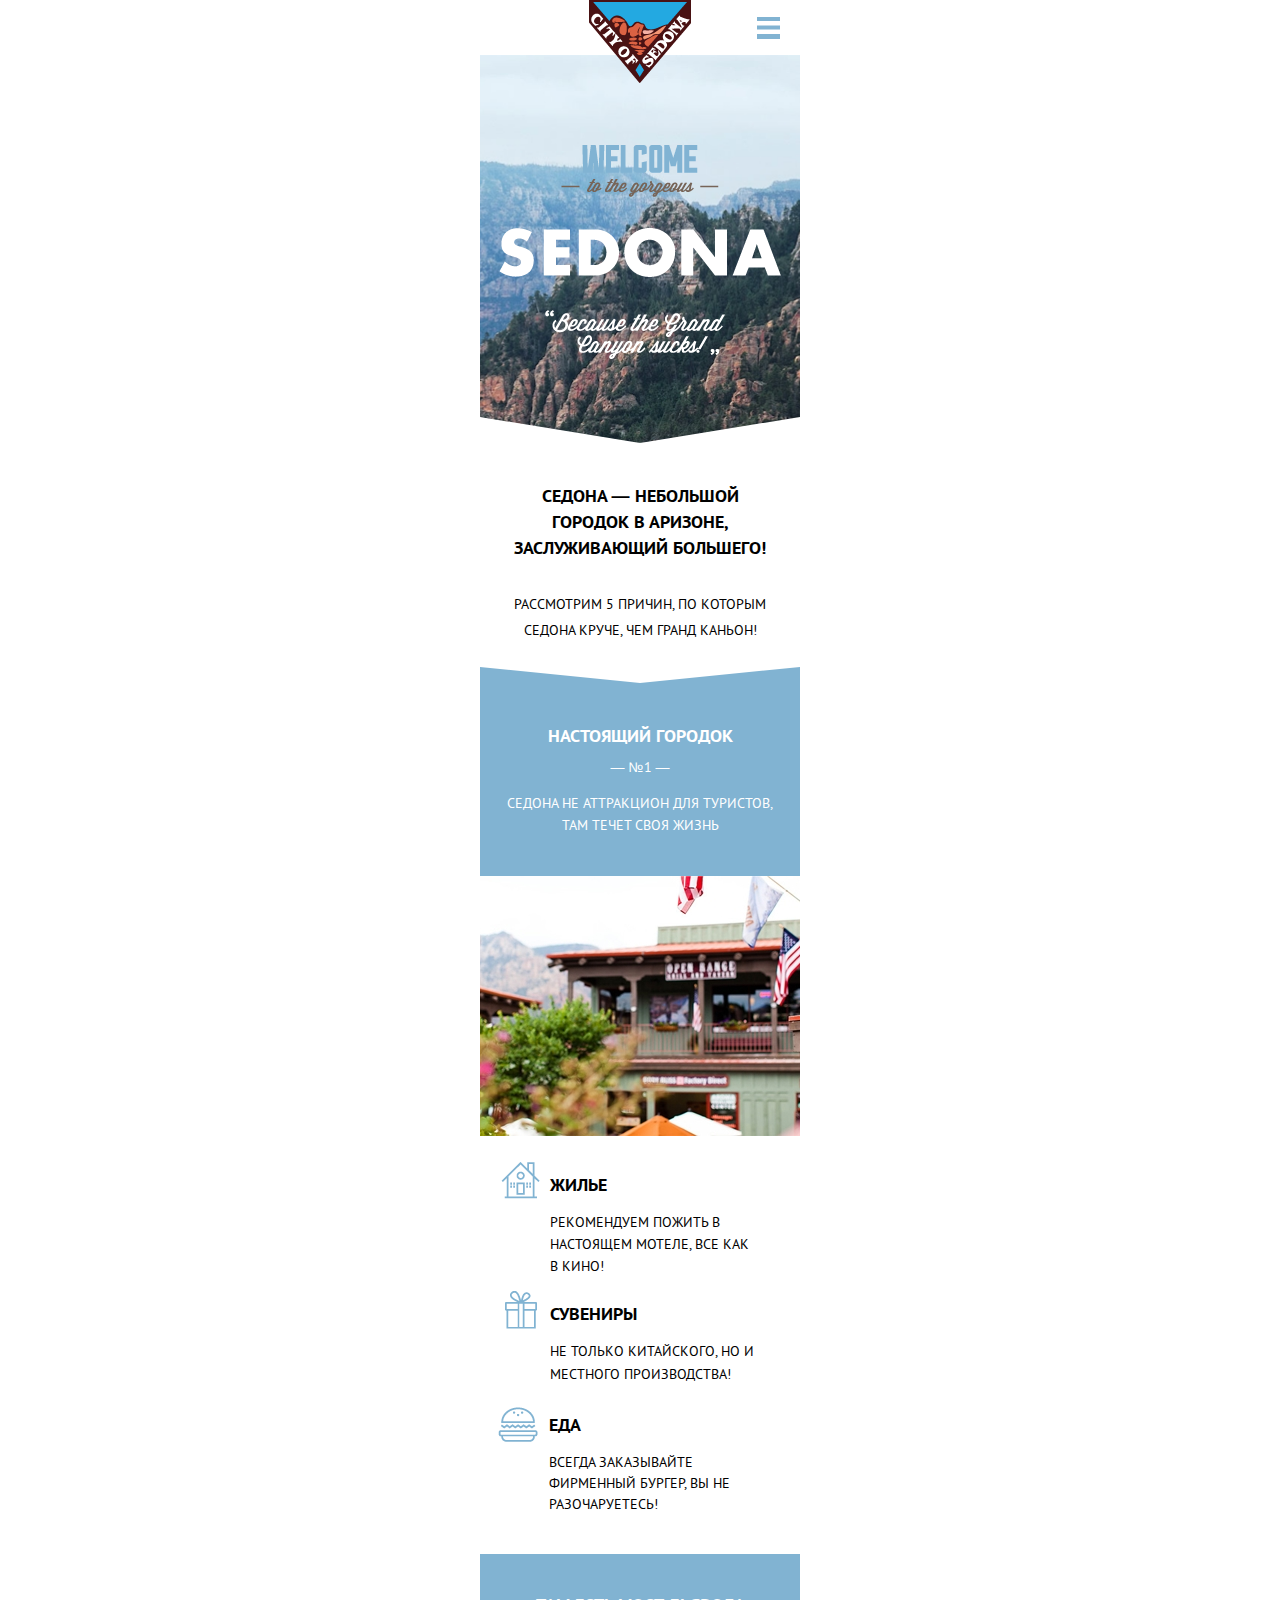
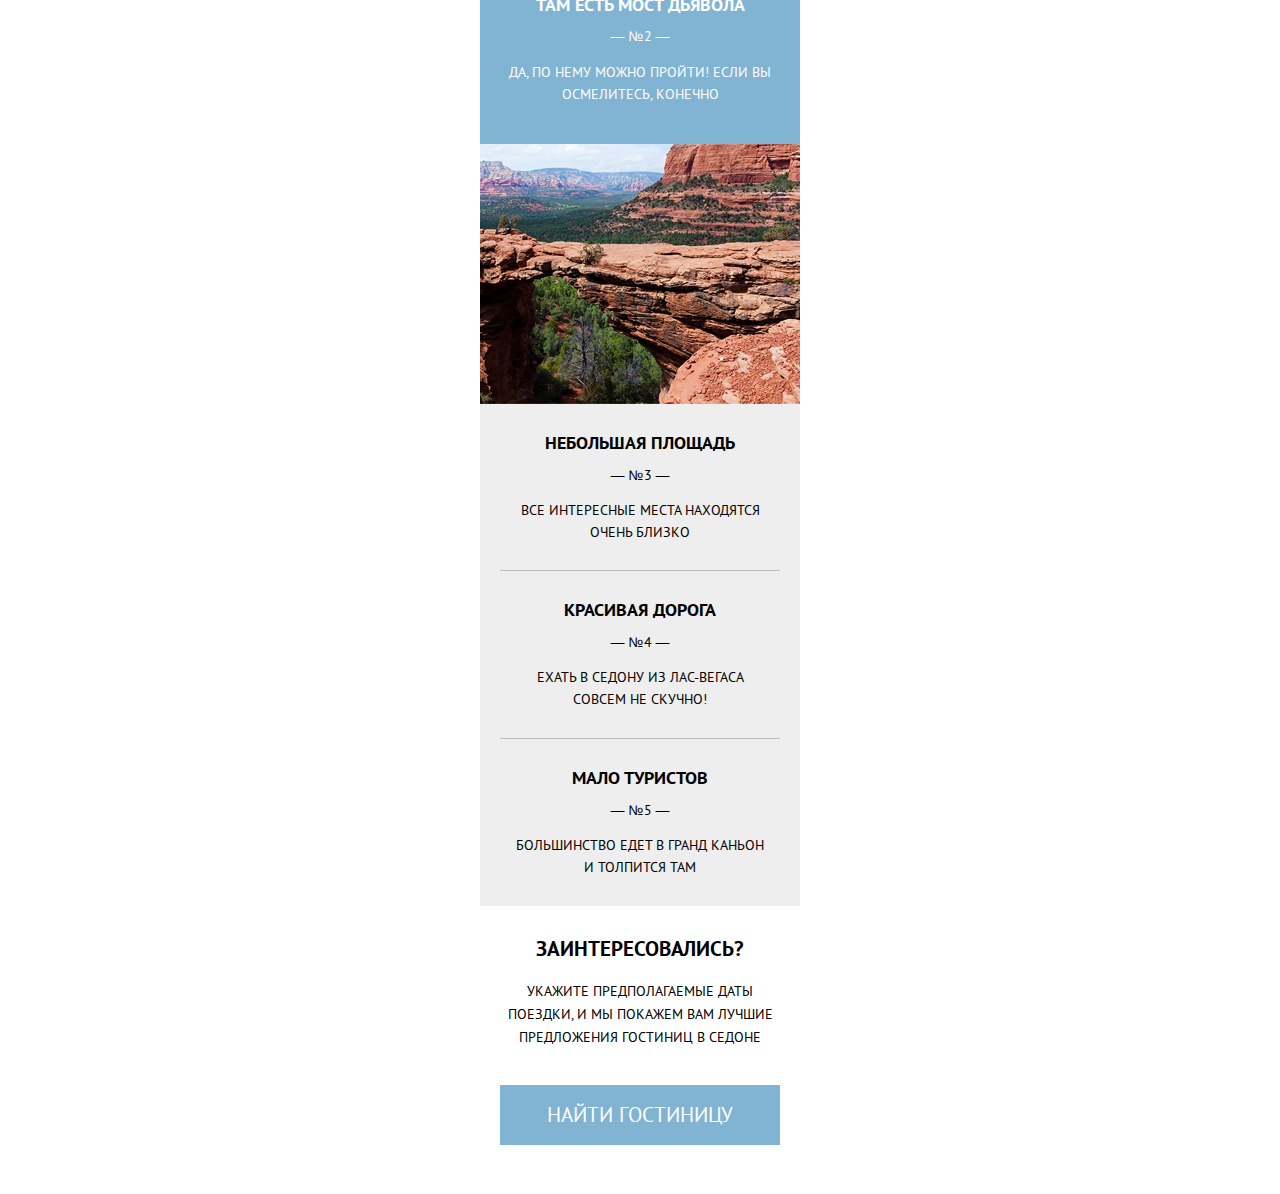
==== index.html @ e8425242 "add search article" ====
<!DOCTYPE HTML>
<html lang="ru">
  <head>
    <meta charset="utf-8">
    <title>Sedona</title>
    <meta name="viewport" content="width=device-width, initial-scale=1.0">
    <link rel="stylesheet" href="css/style.css">
  </head>
  <body>
    <div class="wrapper">

      <header class="page-header">
        <div class="page-header__logo-wrap">
            <image class="logo-img page-header__logo-img" src="img/logotyle-mobile.png" alt="logotype" height="83" width="102">
        </div>

        <input class="page-header__burger" id="burger_btn" type="checkbox" name="burger" value="">
        <label class="page-header__label" for="burger_btn">
            <span class="page-header__span">Кнопка меню</span>
        </label>

        <nav class="nav page-header__nav">
            <a class="link page-header__link" href="#">Главная</a>
            <a class="link page-header__link" href="#">ФОТО И ВИДЕО</a>
            <a class="link page-header__link" href="#">Форма отзыва</a>
            <a class="link page-header__link" href="#">HTML Academy</a>
        </nav>

      </header>

      <article class="intro">
          <img class="intro__text" src="img/intro-text-mobile.png" height="214" width="282" alt="Welcome to the gorgeous SEDONA, Because the Grand canyon sucks!" >
      </article>

      <article class="about">
          <h1 class="title about__title">СЕДОНА — небольшой городок в АРИЗОНЕ, зАСЛУЖИвающий большего!</h1>
          <p class="text about__text">Рассмотрим 5 причин, по которым Седона круче, чем гранд каньон!</p>
      </article>

      <article class="main">

          <div class="main__part-one">
              <section class="section main__section-one">
                  <h2 class="title main__title--one">НАСТОЯЩИЙ ГОРОДОК</h2>
                  <p class="text main__text--number-one">— №1 —</p>
                  <p class="text main__text--one">СЕДОНА НЕ АТТРАКЦИОН ДЛЯ ТУРИСТОВ, ТАМ ТЕЧЕТ СВОЯ ЖИЗНЬ</p>
              </section>

              <section class="section main__section-two">
                  <img class="main__section-two-photo" src="img/photo-city@1x.jpg" alt="Фото городка" width="520" height="260">
              </section>
          </div>

          <div class="main__part-two">
              <section class="section main__section-three">
                  <div class="main__section-three--wrap">
                      <h2 class="title main__title--three">Жилье</h2>
                      <p class="text main__text--three">Рекомендуем пожить в настоящем мотеле, все как в кино!</p>
                  </div>
              </section>

              <section class="section main__section-four">
                  <div class="main__section-four--wrap">
                      <h2 class="title main__title--four">СУВЕНИРЫ</h2>
                      <p class="text main__text--four">Не только китайского, но и местного производства!</p>
                  </div>

              </section>

              <section class="section main__section-five">
                <div class="main__section-five--wrap">
                    <h2 class="title main__title--five">ЕДА</h2>
                    <p class="text main__text--five">Всегда заказывайте ФИРМЕННЫЙ БУРГЕР, Вы НЕ разочаруетесь!</p>
                </div>
              </section>
          </div>

          <div class="main__part-three">
              <section class="section main__section-six">
                  <h2 class="title main__title--six">ТАМ ЕСТЬ Мост дьявола</h2>
                  <p class="text main__text--number-six">— №2 —</p>
                  <p class="text main__text--six">Да, по нему можно пройти! Если вы осмелитесь, конечно</p>
              </section>

              <section class="section main__section-seven">
                  <img class="main__section-seven-photo" src="img/photo-bridge@1x.jpg" alt="Фото моста" width="520" height="260">
              </section>
          </div>

          <div class="main__part-four">
            <section class="section main__section-eight">
                <div class="main__section-eight--wrap">
                    <h2 class="title main__title--eight">НЕБОЛЬШАЯ ПЛОЩАДЬ</h2>
                    <p class="text main__text--number-eight">— №3 —</p>
                    <p class="text main__text--eight">ВСЕ интересные места находятся очень близко</p>
                </div>
            </section>

            <section class="section main__section-nine">
                <div class="main__section-nine--wrap">
                    <h2 class="title main__title--nine">КРАСИВАЯ ДОРОГА</h2>
                    <p class="text main__text--number-nine">— №4 —</p>
                    <p class="text main__text--nine">ЕХАТЬ В СЕДОНУ ИЗ ЛАС-ВЕГАСА совсем НЕ СКУЧНО!</p>
                </div>

            </section>

            <section class="section main__section-ten">
              <div class="main__section-ten--wrap">
                  <h2 class="title main__title--ten">МАЛО ТУРИСТОВ</h2>
                  <p class="text main__text--number-ten">— №5 —</p>
                  <p class="text main__text--ten">Большинство едет в гранд каньон и толпится там</p>
              </div>
            </section>
          </div>
      </article>

      <article class="search-wrap">
        <div class="search">
          <h2 class="title search__title">ЗАИНТЕРЕСОВАЛИСЬ?</h2>
          <p class="text search__text">Укажите предполагаемые даты поездки, и мы покажем вам лучшие предложения гостиниц в седоне</p>
          <div class="btn search__link-wrap">
              <a class="link search__link" href="#">НАЙТИ гостиницу</a>
          </div>

        </div>
      </article>





    </div>
  </body>
</html>
---- css/style.css ----
@font-face {
  font-family: "PT Sans";
  src: url("../fonts/ptsans.woff2") format("woff2"), url("../fonts/ptsans.woff") format("woff");
  font-weight: normal;
  font-style: normal;
}
@font-face {
  font-family: "PT Sans";
  src: url("../fonts/ptsansbold.woff2") format("woff2"), url("../fonts/ptsansbold.woff") format("woff");
  font-weight: 700;
  font-style: 700;
}
body {
  margin: 0;
  padding: 0;
}
.link {
  text-decoration: none;
  font-family: "PT Sans", -apple-system, BlinkMacSystemFont, Segoe UI, Roboto, Oxygen, Ubuntu, Cantarell, Fira Sans, Droid Sans, Helvetica Neue, sans-serif;
  font-weight: normal;
  font-style: normal;
  font-size: 14px;
  line-height: 14px;
}
.title {
  font-family: "PT Sans", -apple-system, BlinkMacSystemFont, Segoe UI, Roboto, Oxygen, Ubuntu, Cantarell, Fira Sans, Droid Sans, Helvetica Neue, sans-serif;
  font-weight: bold;
  font-style: normal;
  font-size: 18px;
  line-height: 26px;
  text-transform: uppercase;
  margin: 0;
}
.text {
  font-family: "PT Sans", -apple-system, BlinkMacSystemFont, Segoe UI, Roboto, Oxygen, Ubuntu, Cantarell, Fira Sans, Droid Sans, Helvetica Neue, sans-serif;
  font-weight: normal;
  font-style: normal;
  font-size: 14px;
  line-height: 26px;
  text-transform: uppercase;
  margin: 0;
}
.section {
  width: 320px;
}
.btn {
  background-color: #81b3d2;
  -webkit-box-sizing: border-box;
  box-sizing: border-box;
  padding: 17px 0 17px 0;
}
.page-header {
  width: 320px ;
  min-height: 55px;
  background-color: #957774;
  position: relative;
  margin: 0 auto;
  padding: 0;
  display: -webkit-box;
  display: -ms-flexbox;
  display: flex;
  -webkit-box-orient: vertical;
  -webkit-box-direction: reverse;
  -ms-flex-direction: column-reverse;
  flex-direction: column-reverse;
}
.page-header__burger {
  position: absolute;
  top: 0;
  left: 0;
  margin: -1px;
  width: 1px;
  height: 1px;
  overflow: hidden;
  clip: rect(0 0 0 0);
}
.page-header__burger:checked ~ nav {
  display: block;
}
.page-header__burger:checked ~ label::before {
  top: 239px;
}
.page-header__burger:checked ~ label::after {
  display: block;
}
.page-header__label {
  height: 0px;
}
.page-header__label::before {
  content: "";
  display: block;
  position: absolute;
  top: 17px;
  right: 20px;
  width: 23px;
  height: 22px;
  background-color: white;
  background-image: url(../img/icon-menu.svg.png);
  cursor: pointer;
}
.page-header__label::after {
  content: "";
  display: none;
  position: absolute;
  top: 17px;
  right: 20px;
  width: 23px;
  height: 22px;
  background-image: url(../img/icon-cross.png);
  z-index: 0;
  cursor: pointer;
}
.page-header__span {
  font-size: 0;
}
.page-header__nav {
  display: none;
}
.page-header a:last-child {
  -webkit-box-shadow: inset 0px -2px 4px 0px rgba(0, 0, 0, 0.2);
  box-shadow: inset 0px -2px 4px 0px rgba(0, 0, 0, 0.2);
}
.page-header__link {
  display: inline-block;
  -webkit-box-sizing: border-box;
  box-sizing: border-box;
  text-transform: uppercase;
  font-size: 18px;
  line-height: 18px;
  font-weight: 700;
  color: white;
  background-color: #81b3d2;
  text-align: center;
  vertical-align: middle;
  min-height: 55px;
  width: 100%;
  padding-top: 18px;
  padding-bottom: 18px;
  border-top: 1px solid #9ac2db;
  border-bottom: 1px solid #678fa8;
  -webkit-transition: background-color 0.2s, color 0.2s;
  -o-transition: background-color 0.2s, color 0.2s;
  transition: background-color 0.2s, color 0.2s;
}
.page-header__link:hover {
  background-color: #669ec0;
}
.page-header__link:active {
  background-color: #5496bd;
  color: #94b9d2;
}
.page-header__logo-wrap {
  min-height: 55px;
  width: 100%;
  background-color: white;
  position: relative;
}
.page-header__logo-img {
  position: absolute;
  display: block;
  top: 0;
  left: 50%;
  -webkit-transform: translateX(-50%);
  -ms-transform: translateX(-50%);
  transform: translateX(-50%);
  z-index: 2;
}
.intro {
  width: 320px;
  min-height: 26px;
  position: relative;
  margin: 0 auto;
  padding: 90px 0 80px 0;
  background-color: #957774;
  background-image: url(../img/intro-bg-mobile.jpg);
  background-position: 50% 0;
  background-size: cover;
  text-align: center;
}
.intro::after {
  content: "";
  position: absolute;
  display: block;
  bottom: 0px;
  width: 0;
  height: 0;
  border-top: 26px solid transparent;
  border-right: 160px solid white;
  border-left: 160px solid white;
}
.about {
  width: 320px;
  -webkit-box-sizing: border-box;
  box-sizing: border-box;
  text-align: center;
  margin: 0 auto 0 auto;
  padding: 40px 32px 40px 32px;
  position: relative;
}
.about__title {
  margin: 0 0 30px 0;
}
.about::after {
  content: "";
  position: absolute;
  display: block;
  bottom: 0px;
  left: 0px;
  width: 0;
  height: 0;
  border-top: 16px solid transparent;
  border-right: 160px solid #81b3d2;
  border-left: 160px solid #81b3d2;
}
.main {
  width: 320px;
  margin: 0 auto;
  background-color: #81b3d2;
}
.main__section-one {
  width: 320px;
  -webkit-box-sizing: border-box;
  box-sizing: border-box;
  padding: 40px 20px 40px 20px;
  text-align: center;
  color: white;
}
.main__title--one {
  margin: 0 0 5px 0;
}
.main__text--number-one {
  margin: 0 0 12px 0;
}
.main__text--one {
  line-height: 22px;
}
.main__section-two {
  width: 320px;
  height: 260px;
  overflow: hidden;
  position: relative;
}
.main__section-two-photo {
  position: absolute;
  top: 0px;
  right: -100px;
}
.main__part-two {
  width: 320px;
  -webkit-box-sizing: border-box;
  box-sizing: border-box;
  margin: 0 auto;
  padding: 26px 0 39px 0;
  background-color: white;
}
.main__section-three {
  -webkit-box-sizing: border-box;
  box-sizing: border-box;
  padding: 0 41px 14px 21px;
}
.main__section-three--wrap {
  -webkit-box-sizing: border-box;
  box-sizing: border-box;
  padding: 10px 0 0 49px;
  background-image: url("../img/icon-house--mobile.png");
  background-size: 39px 37px;
  background-repeat: no-repeat;
  background-position: top left;
}
.main__title--three {
  margin: 0 0 13px 0;
}
.main__text--three {
  line-height: 22px;
}
.main__section-four {
  -webkit-box-sizing: border-box;
  box-sizing: border-box;
  padding: 0 41px 21px 25px;
}
.main__section-four--wrap {
  -webkit-box-sizing: border-box;
  box-sizing: border-box;
  padding: 10px 0 0 45px;
  background-image: url("../img/icon-gift--mobile.png");
  background-size: 32px 38px;
  background-repeat: no-repeat;
  background-position: top left;
}
.main__title--four {
  margin: 0 0 13px 0;
}
.main__text--four {
  line-height: 23px;
}
.main__section-five {
  -webkit-box-sizing: border-box;
  box-sizing: border-box;
  padding: 0 41px 0 18px;
}
.main__section-five--wrap {
  -webkit-box-sizing: border-box;
  box-sizing: border-box;
  padding: 5px 0 0 51px;
  background-image: url("../img/icon-burger--mobile.png");
  background-size: 40px 35px;
  background-repeat: no-repeat;
  background-position: top left;
}
.main__title--five {
  margin: 0 0 14px 0;
}
.main__text--five {
  line-height: 21px;
}
.main__section-six {
  width: 320px;
  -webkit-box-sizing: border-box;
  box-sizing: border-box;
  padding: 38px 20px 39px 20px;
  text-align: center;
  color: white;
}
.main__title--six {
  margin: 0 0 5px 0;
}
.main__text--number-six {
  margin: 0 0 12px 0;
}
.main__text--six {
  line-height: 22px;
}
.main__section-seven {
  width: 320px;
  height: 260px;
  overflow: hidden;
  position: relative;
}
.main__section-seven-photo {
  position: absolute;
  top: 0px;
  right: -100px;
}
.main__part-four {
  width: 320px;
  -webkit-box-sizing: border-box;
  box-sizing: border-box;
  margin: 0 auto;
  padding: 26px 0 0 0;
  background-color: #eeeeee;
  display: -webkit-box;
  display: -ms-flexbox;
  display: flex;
  -webkit-box-orient: vertical;
  -webkit-box-direction: normal;
  -ms-flex-direction: column;
  flex-direction: column;
  -webkit-box-align: center;
  -ms-flex-align: center;
  align-items: center;
}
.main__section-eight {
  width: 280px;
  -webkit-box-sizing: border-box;
  box-sizing: border-box;
  text-align: center;
  padding: 0 16px 27px 16px;
  margin: 0 0 22px 0;
  border-bottom: 1px solid rgba(0, 0, 0, 0.2);
}
.main__title--eight {
  margin: 0 0 6px 0;
}
.main__text--number-eight {
  margin: 0 0 11px 0;
}
.main__text--eight {
  line-height: 22px;
}
.main__section-nine {
  width: 280px;
  -webkit-box-sizing: border-box;
  box-sizing: border-box;
  text-align: center;
  padding: 4px 16px 28px 16px;
  margin: 0 0 22px 0;
  border-bottom: 1px solid rgba(0, 0, 0, 0.2);
}
.main__title--nine {
  margin: 0 0 6px 0;
}
.main__text--number-nine {
  margin: 0 0 11px 0;
}
.main__text--nine {
  line-height: 22px;
}
.main__section-ten {
  width: 280px;
  -webkit-box-sizing: border-box;
  box-sizing: border-box;
  text-align: center;
  padding: 4px 16px 28px 16px;
}
.main__title--ten {
  margin: 0 0 6px 0;
}
.main__text--number-ten {
  margin: 0 0 11px 0;
}
.main__text--ten {
  line-height: 22px;
}
.search {
  width: 320px;
  -webkit-box-sizing: border-box;
  box-sizing: border-box;
  margin: 0 auto;
  padding: 30px 20px 49px 20px;
  text-align: center;
}
.search-wrap {
  width: 320px;
  -webkit-box-sizing: border-box;
  box-sizing: border-box;
  margin: 0 auto;
}
.search__title {
  font-size: 21px;
  line-height: 26px;
  margin-bottom: 18px;
}
.search__text {
  line-height: 23px;
  margin-bottom: 36px;
}
.search__link-wrap {
  text-align: center;
}
.search__link {
  text-transform: uppercase;
  color: white;
  font-size: 21px;
  line-height: 26px;
}
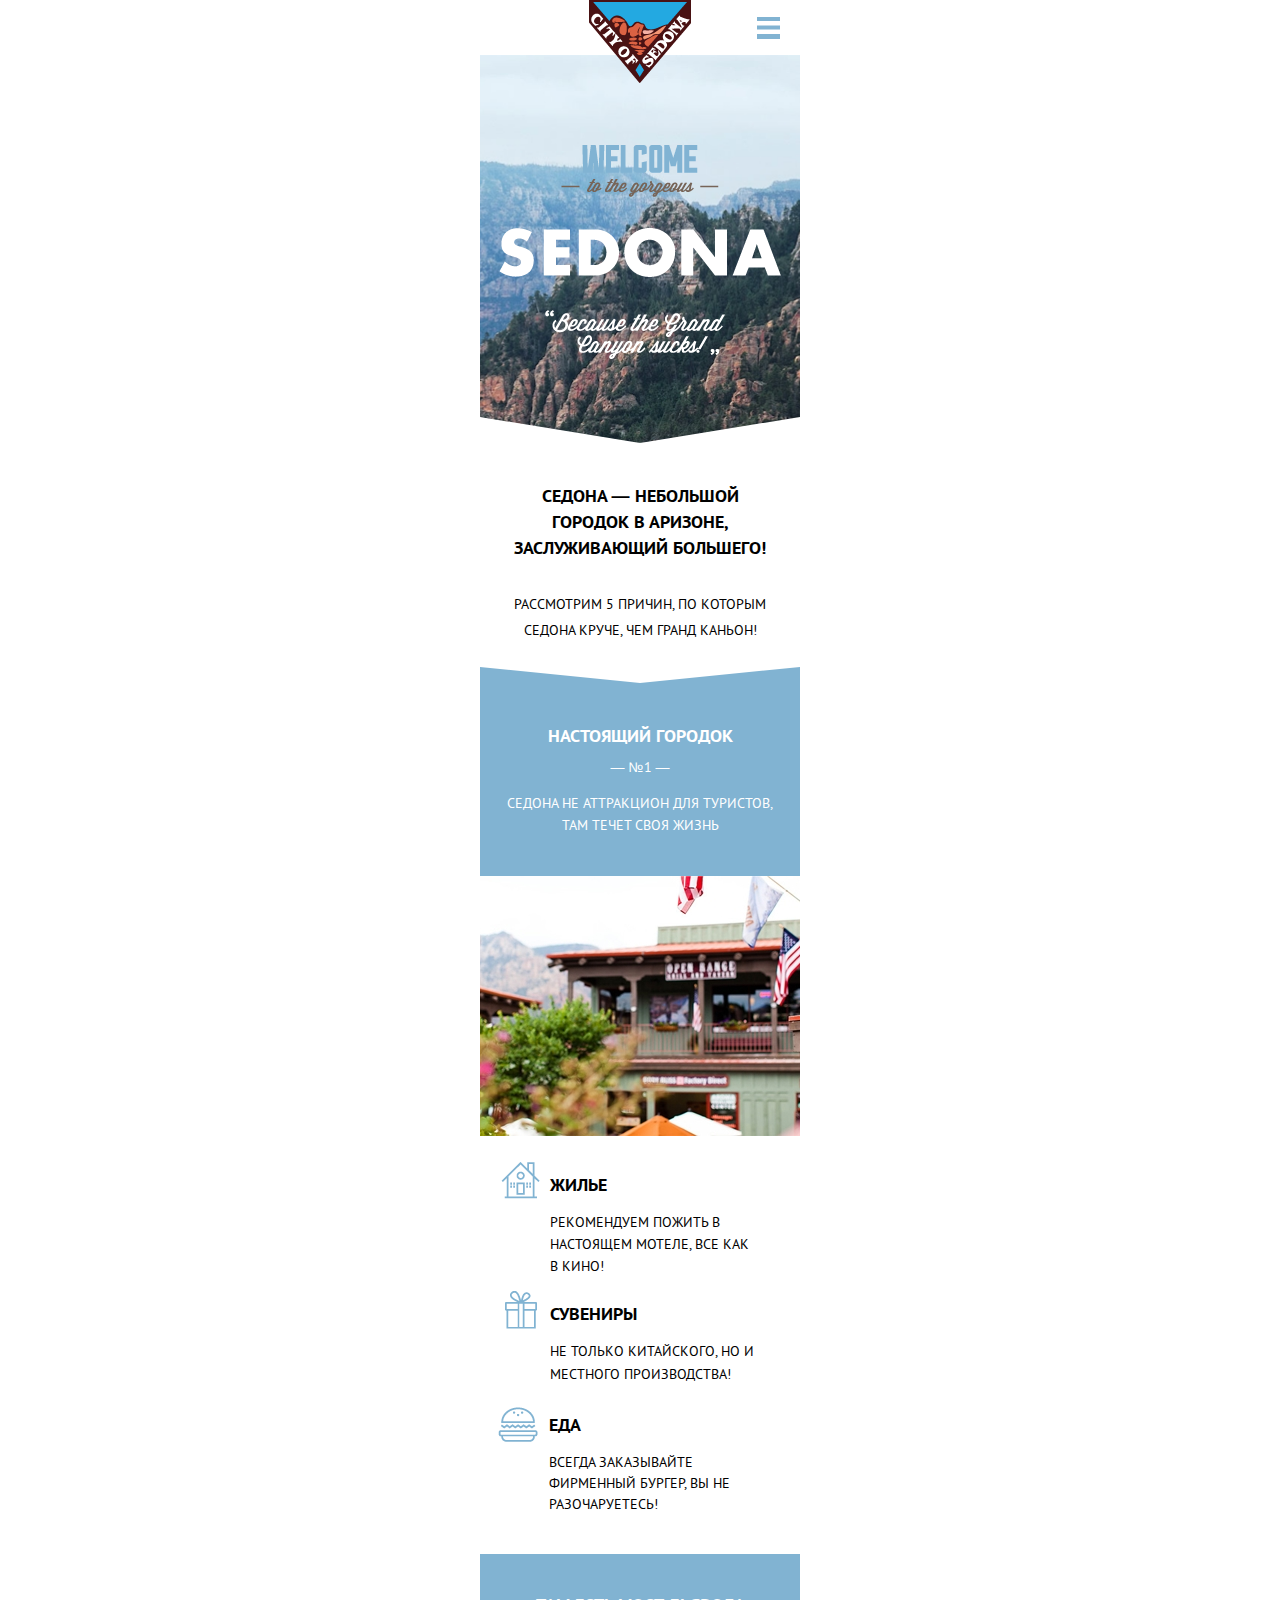
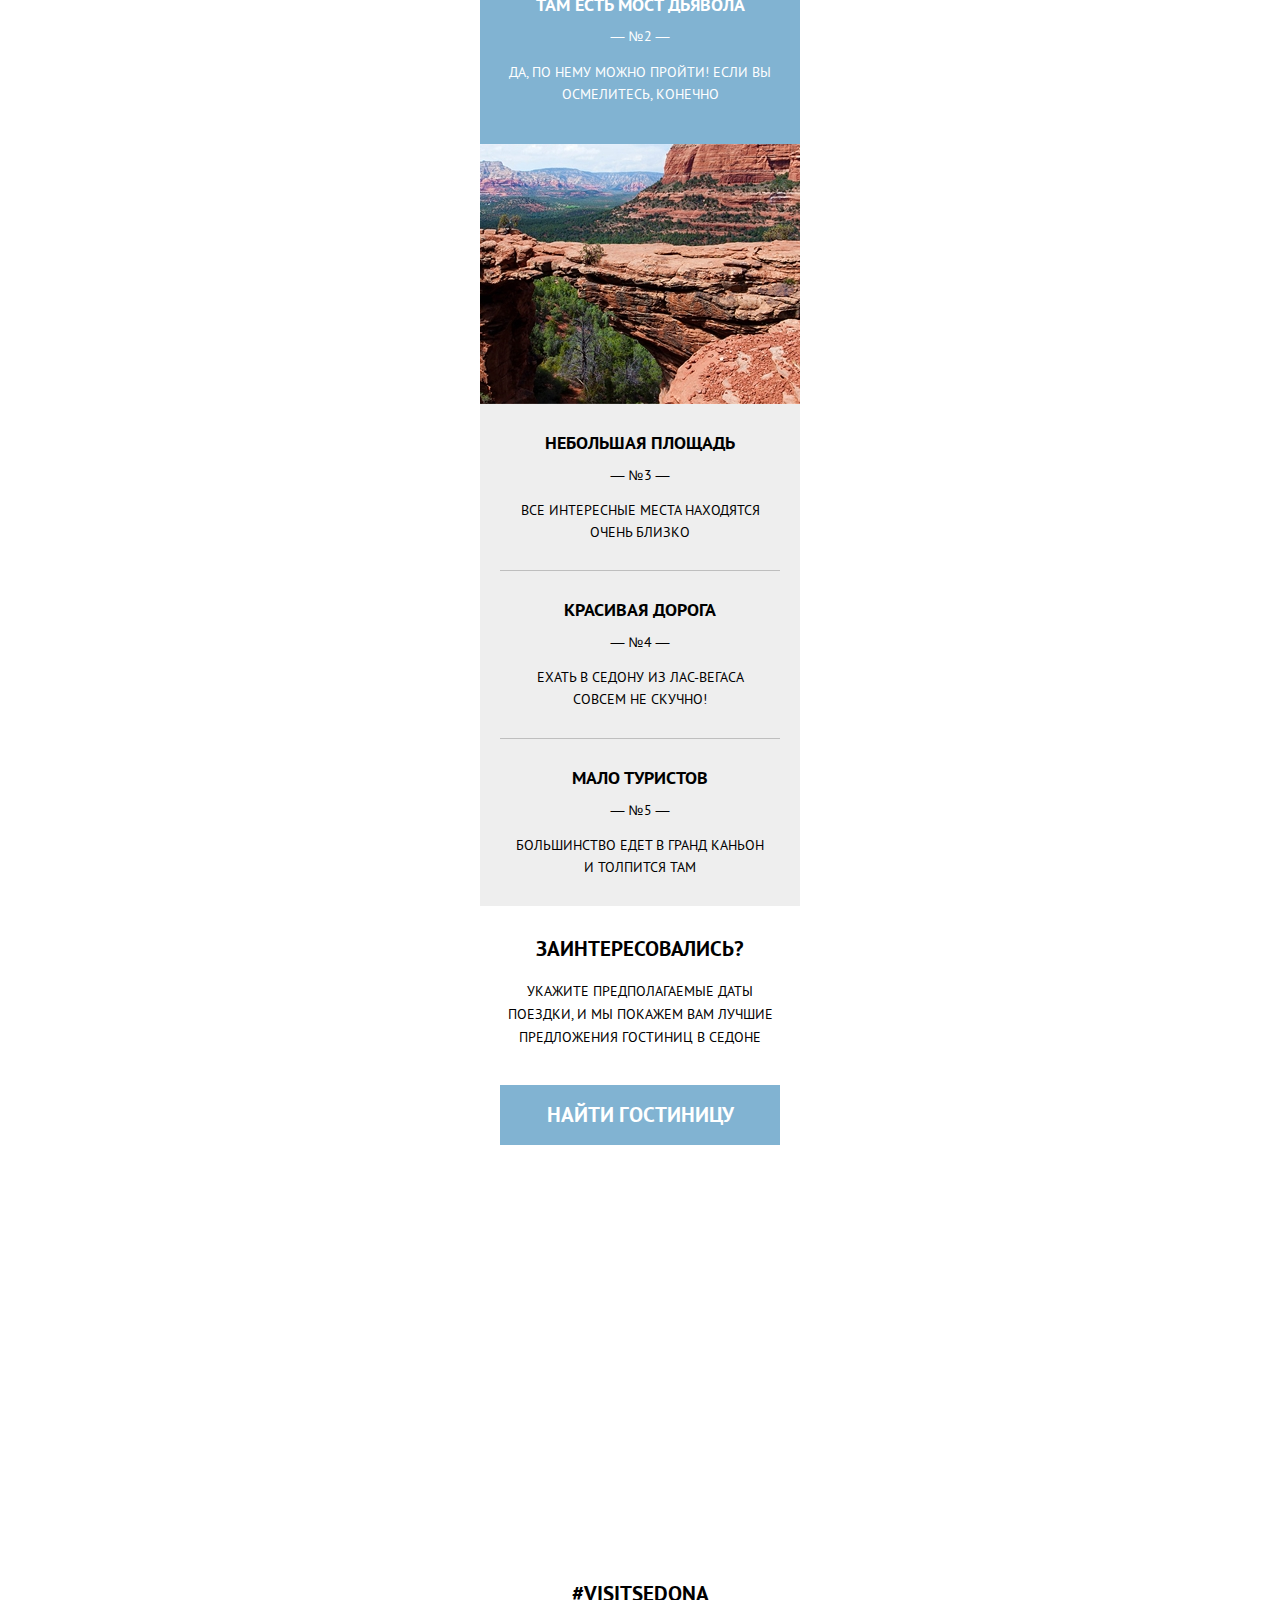
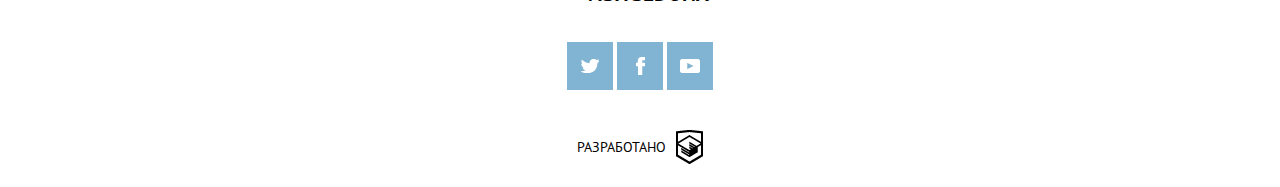
==== commit 16ad1d2c: "add maps+footer" ====
--- a/index.html
+++ b/index.html
@@ -119,15 +119,29 @@
         <div class="search">
           <h2 class="title search__title">ЗАИНТЕРЕСОВАЛИСЬ?</h2>
           <p class="text search__text">Укажите предполагаемые даты поездки, и мы покажем вам лучшие предложения гостиниц в седоне</p>
-          <div class="btn search__link-wrap">
+          <div class=" search__link-wrap">
               <a class="link search__link" href="#">НАЙТИ гостиницу</a>
           </div>
 
         </div>
       </article>
 
+      <article class="map">
+        <iframe src="https://www.google.com/maps/embed?pb=!1m18!1m12!1m3!1d497980.0237292813!2d-111.93892432866046!3d34.923364228456045!2m3!1f0!2f0!3f0!3m2!1i1024!2i768!4f13.1!3m3!1m2!1s0x872da132f942b00d%3A0x5548c523fa6c8efd!2z0KHQtdC00L7QvdCwLCDQkNGA0LjQt9C-0L3QsCA4NjMzNiwg0KHQqNCQ!5e0!3m2!1sru!2sru!4v1568013159736!5m2!1sru!2sru" width="320" height="350" frameborder="0" style="border:0;" allowfullscreen=""></iframe>
+      </article>
 
-
+      <footer class="footer">
+          <h2 class="title footer__title">#visitSEDONA</h2>
+          <div class="footer__links">
+            <a class="link footer__twitter" href="#">twitter</a>
+            <a class="link footer__facebook" href="#">facebook</a>
+            <a class="link footer__youtube" href="#">youtube</a>
+          </div>
+          <div class="footer__logo">
+            <a class="link footer__dev" href="https://htmlacademy.ru/intensive/adaptive">Разработано</a>
+            <a class="link footer__dev_logo" href="https://htmlacademy.ru/intensive/adaptive">Логотип htmlAcademy</a>
+          </div>
+      </footer>
 
 
     </div>
--- a/css/style.css
+++ b/css/style.css
@@ -42,12 +42,6 @@
 }
 .section {
   width: 320px;
-}
-.btn {
-  background-color: #81b3d2;
-  -webkit-box-sizing: border-box;
-  box-sizing: border-box;
-  padding: 17px 0 17px 0;
 }
 .page-header {
   width: 320px ;
@@ -434,12 +428,109 @@
   line-height: 23px;
   margin-bottom: 36px;
 }
-.search__link-wrap {
-  text-align: center;
-}
 .search__link {
+  display: block;
+  vertical-align: middle;
+  background-color: #81b3d2;
+  -webkit-box-sizing: border-box;
+  box-sizing: border-box;
+  padding: 17px 0 17px 0;
   text-transform: uppercase;
   color: white;
   font-size: 21px;
   line-height: 26px;
-}
+  font-weight: 700;
+}
+.search__link:hover {
+  background-color: #669ec0;
+}
+.search__link:active {
+  background-color: #5496bd;
+  color: #94b9d2;
+}
+.map {
+  margin: 0 auto;
+  width: 320px;
+  height: 350px;
+}
+.footer {
+  -webkit-box-sizing: border-box;
+  box-sizing: border-box;
+  margin: 0 auto;
+  width: 320px;
+  padding: 37px 0 23px 0;
+  text-align: center;
+}
+.footer__title {
+  font-size: 21px;
+  line-height: 26px;
+  margin: 0 0 28px 0;
+}
+.footer__links {
+  margin: 0 0 40px 0;
+}
+.footer__twitter {
+  display: inline-block;
+  width: 46px;
+  height: 48px;
+  background-color: #81b3d2;
+  background-image: url(../img/icon-twitter.png);
+  background-size: 18px 14px;
+  background-repeat: no-repeat;
+  background-position: 50% 50%;
+  font-size: 0;
+}
+.footer__facebook {
+  display: inline-block;
+  width: 46px;
+  height: 48px;
+  background-color: #81b3d2;
+  background-image: url(../img/icon-facebook.png);
+  background-size: 9px 18px;
+  background-repeat: no-repeat;
+  background-position: 50% 50%;
+  font-size: 0;
+}
+.footer__youtube {
+  display: inline-block;
+  width: 46px;
+  height: 48px;
+  background-color: #81b3d2;
+  background-image: url(../img/icon-youtube.png);
+  background-size: 20px 14px;
+  background-repeat: no-repeat;
+  background-position: 50% 50%;
+  font-size: 0;
+}
+.footer__logo {
+  display: -webkit-box;
+  display: -ms-flexbox;
+  display: flex;
+  -webkit-box-align: center;
+  -ms-flex-align: center;
+  align-items: center;
+  -webkit-box-pack: center;
+  -ms-flex-pack: center;
+  justify-content: center;
+}
+.footer__dev {
+  color: black;
+  text-transform: uppercase;
+  margin-right: 10px;
+}
+.footer__dev_logo {
+  display: inline-block;
+  width: 27px;
+  height: 34px;
+  background-image: url(../img/htmlacademy.png);
+  background-size: 27px 34px;
+  background-repeat: no-repeat;
+  background-position: 0 0;
+  font-size: 0;
+}
+.footer__dev_logo:hover {
+  background-image: url(../img/htmlacademy_hover.png);
+}
+.footer__dev_logo:active {
+  background-image: url(../img/htmlacademy_active.png);
+}
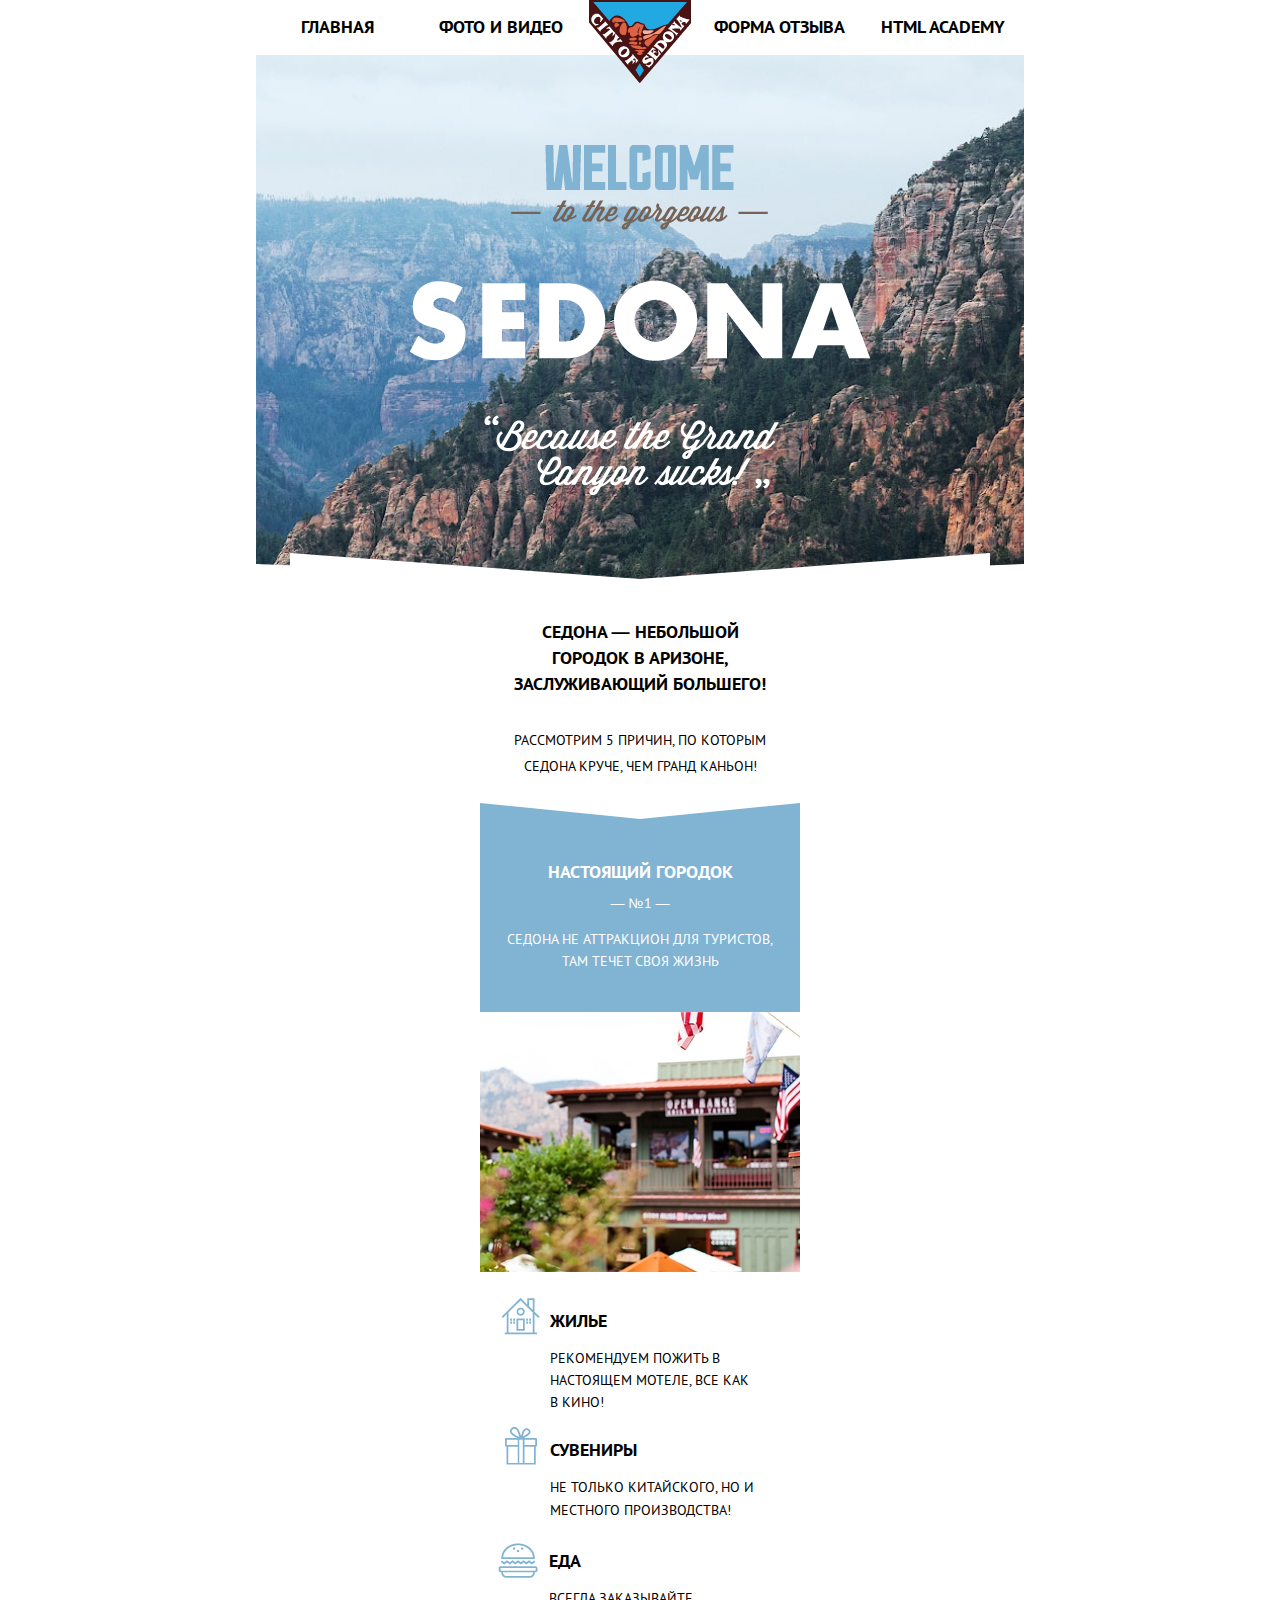
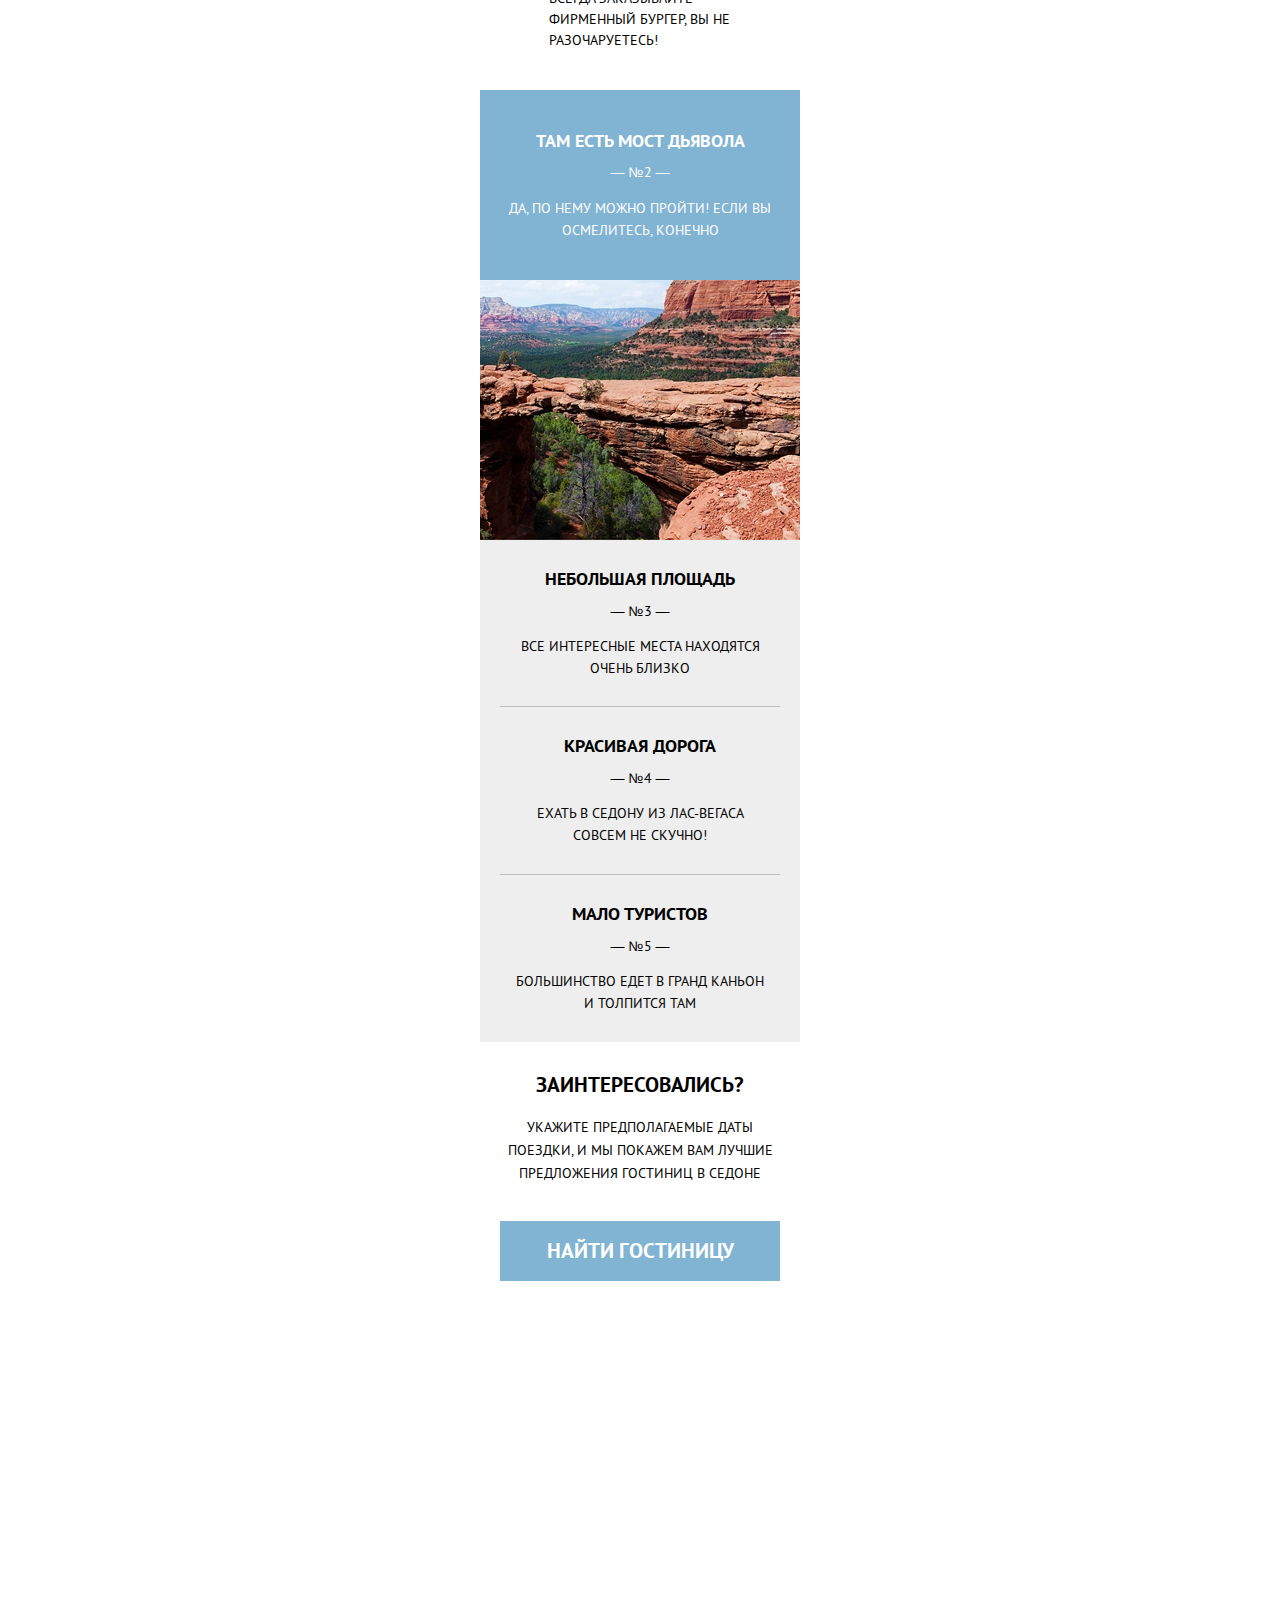
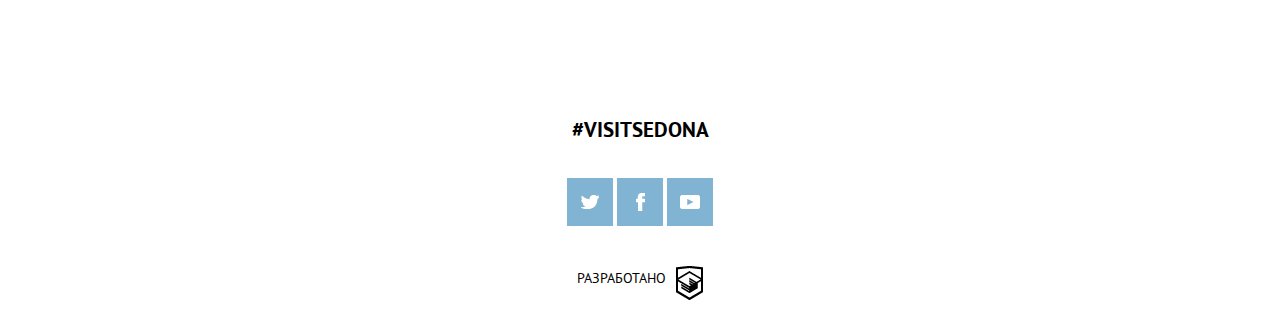
==== commit b5d37fdf: "Add tablet header+into" ====
--- a/index.html
+++ b/index.html
@@ -29,7 +29,15 @@
       </header>
 
       <article class="intro">
-          <img class="intro__text" src="img/intro-text-mobile.png" height="214" width="282" alt="Welcome to the gorgeous SEDONA, Because the Grand canyon sucks!" >
+        <picture class="intro__text">
+
+            <source srcset="img/intro-text-mobile.png"
+                    media="(max-width: 767px)">
+
+            <img src="img/intro-text-index.png"
+                 alt="Welcome to the gorgeous SEDONA, Because the Grand canyon sucks!">
+        </picture>
+          
       </article>
 
       <article class="about">
--- a/css/style.css
+++ b/css/style.css
@@ -110,6 +110,10 @@
 .page-header__nav {
   display: none;
 }
+.page-header a:first-child {
+  padding-right: 42px;
+  padding-left: 42px;
+}
 .page-header a:last-child {
   -webkit-box-shadow: inset 0px -2px 4px 0px rgba(0, 0, 0, 0.2);
   box-shadow: inset 0px -2px 4px 0px rgba(0, 0, 0, 0.2);
@@ -128,13 +132,13 @@
   vertical-align: middle;
   min-height: 55px;
   width: 100%;
-  padding-top: 18px;
-  padding-bottom: 18px;
+  padding: 18px;
   border-top: 1px solid #9ac2db;
   border-bottom: 1px solid #678fa8;
   -webkit-transition: background-color 0.2s, color 0.2s;
   -o-transition: background-color 0.2s, color 0.2s;
   transition: background-color 0.2s, color 0.2s;
+  word-wrap: break-word;
 }
 .page-header__link:hover {
   background-color: #669ec0;
@@ -159,6 +163,65 @@
   transform: translateX(-50%);
   z-index: 2;
 }
+@media (min-width: 768px) {
+  .page-header__burger,
+  .page-header__label,
+  .page-header__span {
+    display: none;
+  }
+  .page-header {
+    width: 768px;
+    -webkit-box-orient: vertical;
+    -webkit-box-direction: normal;
+    -ms-flex-direction: column;
+    flex-direction: column;
+  }
+  .page-header a:first-child {
+    padding-right: 0;
+    padding-left: 0;
+  }
+  .page-header a:last-child {
+    -webkit-box-shadow: none;
+    box-shadow: none;
+  }
+  .page-header a:nth-of-type(2) {
+    margin-right: auto;
+  }
+  .page-header a:nth-of-type(3) {
+    margin-left: auto;
+  }
+  .page-header__logo-wrap {
+    min-height: 0px;
+  }
+  .page-header__nav {
+    display: -webkit-box;
+    display: -ms-flexbox;
+    display: flex;
+    -webkit-box-pack: justify;
+    -ms-flex-pack: justify;
+    justify-content: space-between;
+    -webkit-box-align: center;
+    -ms-flex-align: center;
+    align-items: center;
+    min-height: 55px;
+    background-color: white;
+  }
+  .page-header__link {
+    border: none;
+    color: black;
+    width: 163px;
+    padding: 18px 5px;
+    background-color: white;
+  }
+  .page-header__link:hover {
+    background-color: white;
+    color: #81b3d2;
+  }
+  .page-header__link:active {
+    background-color: white;
+    color: #eeeeee;
+  }
+}
 .intro {
   width: 320px;
   min-height: 26px;
@@ -182,6 +245,31 @@
   border-right: 160px solid white;
   border-left: 160px solid white;
 }
+@media (min-width: 768px) {
+  .intro {
+    width: 768px;
+    background-image: url(../img/intro-bg-desktop.jpg);
+  }
+  .intro::before {
+    content: "";
+    position: absolute;
+    display: block;
+    bottom: 0px;
+    width: 0;
+    height: 0;
+    border-top: 15px solid transparent;
+    border-right: 384px solid white;
+    border-left: 384px solid white;
+  }
+  .intro::after {
+    left: 50%;
+    -webkit-transform: translateX(-50%);
+    -ms-transform: translateX(-50%);
+    transform: translateX(-50%);
+    border-right: 350px solid white;
+    border-left: 350px solid white;
+  }
+}
 .about {
   width: 320px;
   -webkit-box-sizing: border-box;
@@ -193,6 +281,10 @@
 }
 .about__title {
   margin: 0 0 30px 0;
+  word-wrap: break-word;
+}
+.about__text {
+  word-wrap: break-word;
 }
 .about::after {
   content: "";
@@ -221,12 +313,15 @@
 }
 .main__title--one {
   margin: 0 0 5px 0;
+  word-wrap: break-word;
 }
 .main__text--number-one {
   margin: 0 0 12px 0;
+  word-wrap: break-word;
 }
 .main__text--one {
   line-height: 22px;
+  word-wrap: break-word;
 }
 .main__section-two {
   width: 320px;
@@ -263,9 +358,11 @@
 }
 .main__title--three {
   margin: 0 0 13px 0;
+  word-wrap: break-word;
 }
 .main__text--three {
   line-height: 22px;
+  word-wrap: break-word;
 }
 .main__section-four {
   -webkit-box-sizing: border-box;
@@ -283,9 +380,11 @@
 }
 .main__title--four {
   margin: 0 0 13px 0;
+  word-wrap: break-word;
 }
 .main__text--four {
   line-height: 23px;
+  word-wrap: break-word;
 }
 .main__section-five {
   -webkit-box-sizing: border-box;
@@ -303,9 +402,11 @@
 }
 .main__title--five {
   margin: 0 0 14px 0;
+  word-wrap: break-word;
 }
 .main__text--five {
   line-height: 21px;
+  word-wrap: break-word;
 }
 .main__section-six {
   width: 320px;
@@ -317,12 +418,15 @@
 }
 .main__title--six {
   margin: 0 0 5px 0;
+  word-wrap: break-word;
 }
 .main__text--number-six {
   margin: 0 0 12px 0;
+  word-wrap: break-word;
 }
 .main__text--six {
   line-height: 22px;
+  word-wrap: break-word;
 }
 .main__section-seven {
   width: 320px;
@@ -364,12 +468,15 @@
 }
 .main__title--eight {
   margin: 0 0 6px 0;
+  word-wrap: break-word;
 }
 .main__text--number-eight {
   margin: 0 0 11px 0;
+  word-wrap: break-word;
 }
 .main__text--eight {
   line-height: 22px;
+  word-wrap: break-word;
 }
 .main__section-nine {
   width: 280px;
@@ -382,12 +489,15 @@
 }
 .main__title--nine {
   margin: 0 0 6px 0;
+  word-wrap: break-word;
 }
 .main__text--number-nine {
   margin: 0 0 11px 0;
+  word-wrap: break-word;
 }
 .main__text--nine {
   line-height: 22px;
+  word-wrap: break-word;
 }
 .main__section-ten {
   width: 280px;
@@ -398,12 +508,15 @@
 }
 .main__title--ten {
   margin: 0 0 6px 0;
+  word-wrap: break-word;
 }
 .main__text--number-ten {
   margin: 0 0 11px 0;
+  word-wrap: break-word;
 }
 .main__text--ten {
   line-height: 22px;
+  word-wrap: break-word;
 }
 .search {
   width: 320px;
@@ -423,10 +536,12 @@
   font-size: 21px;
   line-height: 26px;
   margin-bottom: 18px;
+  word-wrap: break-word;
 }
 .search__text {
   line-height: 23px;
   margin-bottom: 36px;
+  word-wrap: break-word;
 }
 .search__link {
   display: block;
@@ -434,12 +549,13 @@
   background-color: #81b3d2;
   -webkit-box-sizing: border-box;
   box-sizing: border-box;
-  padding: 17px 0 17px 0;
+  padding: 17px 5px 17px 5px;
   text-transform: uppercase;
   color: white;
   font-size: 21px;
   line-height: 26px;
   font-weight: 700;
+  word-wrap: break-word;
 }
 .search__link:hover {
   background-color: #669ec0;
@@ -465,6 +581,7 @@
   font-size: 21px;
   line-height: 26px;
   margin: 0 0 28px 0;
+  word-wrap: break-word;
 }
 .footer__links {
   margin: 0 0 40px 0;
@@ -480,6 +597,12 @@
   background-position: 50% 50%;
   font-size: 0;
 }
+.footer__twitter:hover {
+  background-color: #669ec0;
+}
+.footer__twitter:active {
+  background-color: #5496bd;
+}
 .footer__facebook {
   display: inline-block;
   width: 46px;
@@ -491,6 +614,12 @@
   background-position: 50% 50%;
   font-size: 0;
 }
+.footer__facebook:hover {
+  background-color: #669ec0;
+}
+.footer__facebook:active {
+  background-color: #5496bd;
+}
 .footer__youtube {
   display: inline-block;
   width: 46px;
@@ -502,7 +631,14 @@
   background-position: 50% 50%;
   font-size: 0;
 }
+.footer__youtube:hover {
+  background-color: #669ec0;
+}
+.footer__youtube:active {
+  background-color: #5496bd;
+}
 .footer__logo {
+  width: 320px;
   display: -webkit-box;
   display: -ms-flexbox;
   display: flex;
@@ -512,11 +648,14 @@
   -webkit-box-pack: center;
   -ms-flex-pack: center;
   justify-content: center;
+  -ms-flex-wrap: wrap;
+  flex-wrap: wrap;
 }
 .footer__dev {
   color: black;
   text-transform: uppercase;
-  margin-right: 10px;
+  margin: 0 10px 10px 0;
+  word-wrap: break-word;
 }
 .footer__dev_logo {
   display: inline-block;
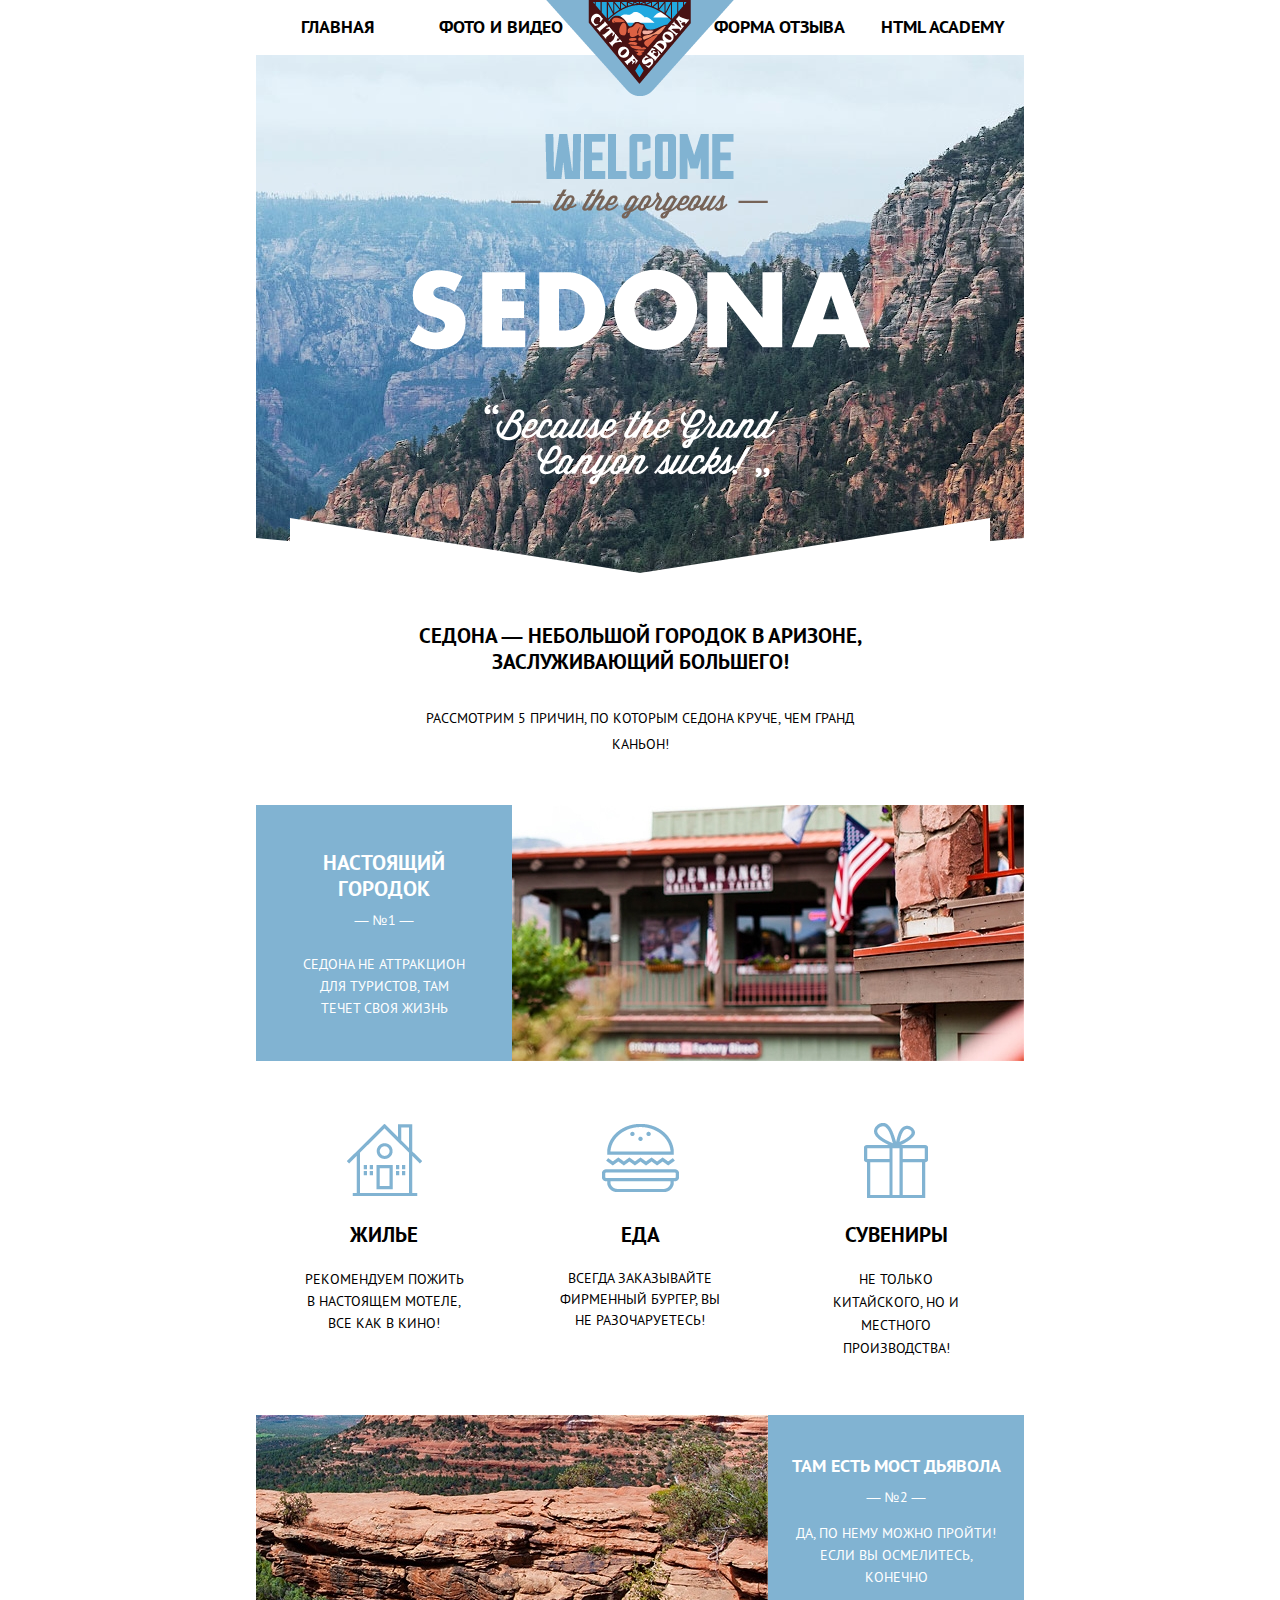
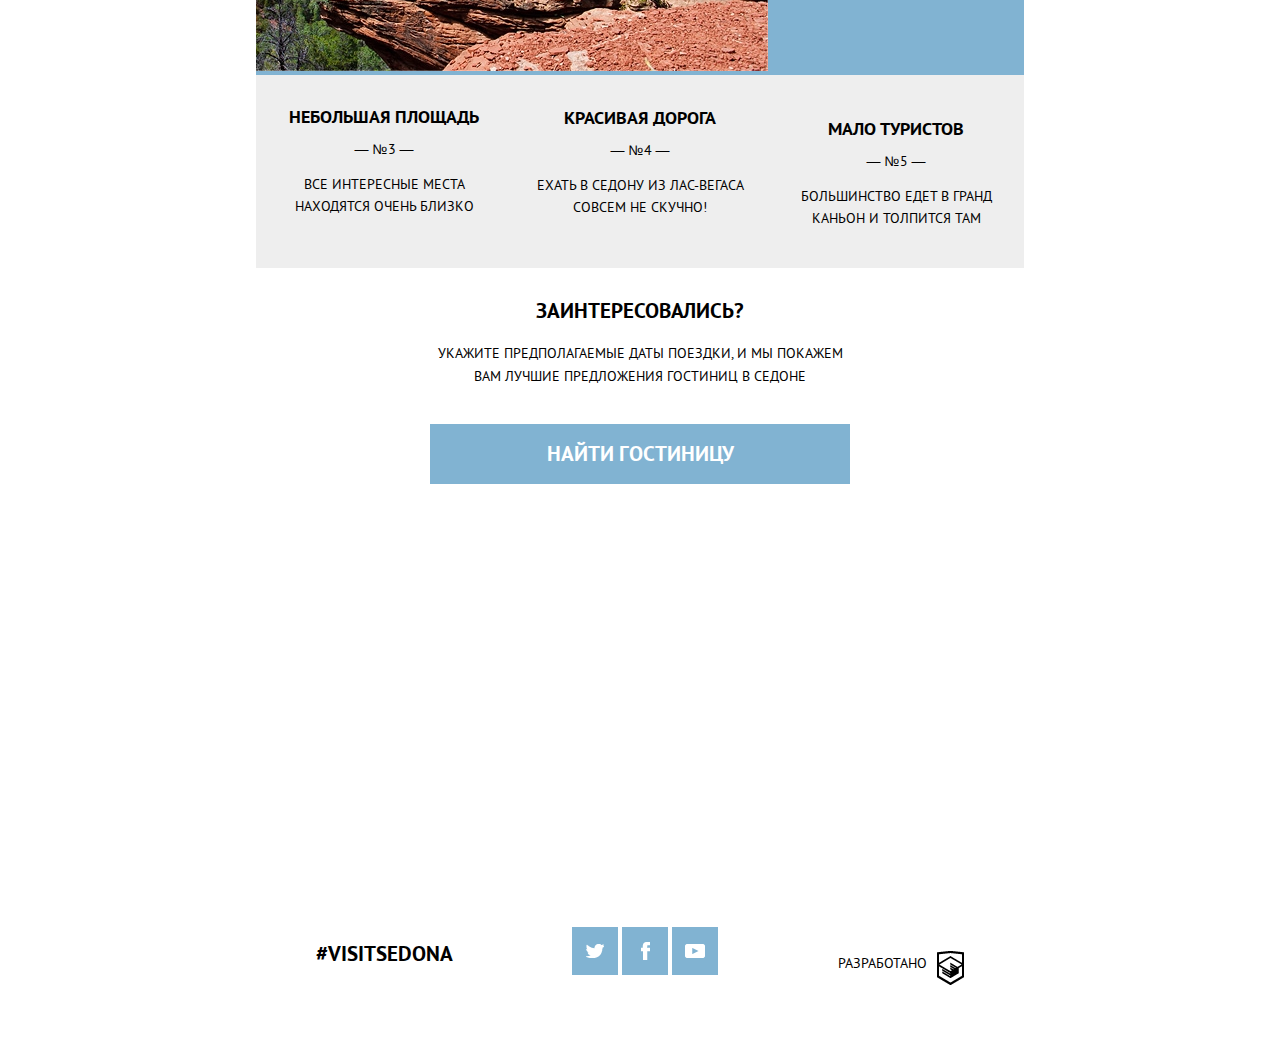
==== commit 67edd396: "add tablet about+main part1+part2" ====
--- a/index.html
+++ b/index.html
@@ -11,7 +11,18 @@
 
       <header class="page-header">
         <div class="page-header__logo-wrap">
-            <image class="logo-img page-header__logo-img" src="img/logotyle-mobile.png" alt="logotype" height="83" width="102">
+          <picture class="logo-img page-header__logo-img">
+
+             <source srcset="img/logotyle-mobile.png"
+                             media="(max-width: 767px)">
+             <source srcset="img/logotyle-tablet.png"
+                             media="(max-width: 1199px)">
+
+              <img src="img/logotype-desktop.png"
+                   alt="logotype">
+          </picture>
+
+            <!-- <image class="logo-img page-header__logo-img" src="img/logotyle-mobile.png" alt="logotype" height="83" width="102"> -->
         </div>
 
         <input class="page-header__burger" id="burger_btn" type="checkbox" name="burger" value="">
@@ -37,7 +48,7 @@
             <img src="img/intro-text-index.png"
                  alt="Welcome to the gorgeous SEDONA, Because the Grand canyon sucks!">
         </picture>
-          
+
       </article>
 
       <article class="about">
@@ -55,7 +66,14 @@
               </section>
 
               <section class="section main__section-two">
-                  <img class="main__section-two-photo" src="img/photo-city@1x.jpg" alt="Фото городка" width="520" height="260">
+                <picture class="main__section-two-photo">
+
+                    <source srcset="img/photo-city-mobile.jpg"
+                               media="(max-width: 1199px)">
+
+                    <img src="img/photo-city-desktop.jpg"
+                         alt="Фото городка">
+                  </picture>
               </section>
           </div>
 
@@ -91,7 +109,16 @@
               </section>
 
               <section class="section main__section-seven">
-                  <img class="main__section-seven-photo" src="img/photo-bridge@1x.jpg" alt="Фото моста" width="520" height="260">
+
+                <picture class="main__section-two-photo">
+
+                    <source srcset="img/photo-bridge-mobile.jpg"
+                               media="(max-width: 1199px)">
+
+                    <img src="img/photo-bridge-desktop.jpg"
+                         alt="Фото мостаа">
+                </picture>
+
               </section>
           </div>
 
--- a/css/style.css
+++ b/css/style.css
@@ -248,6 +248,7 @@
 @media (min-width: 768px) {
   .intro {
     width: 768px;
+    padding: 79px 0 85px 0;
     background-image: url(../img/intro-bg-desktop.jpg);
   }
   .intro::before {
@@ -257,7 +258,7 @@
     bottom: 0px;
     width: 0;
     height: 0;
-    border-top: 15px solid transparent;
+    border-top: 35px solid transparent;
     border-right: 384px solid white;
     border-left: 384px solid white;
   }
@@ -266,6 +267,7 @@
     -webkit-transform: translateX(-50%);
     -ms-transform: translateX(-50%);
     transform: translateX(-50%);
+    border-top: 55px solid transparent;
     border-right: 350px solid white;
     border-left: 350px solid white;
   }
@@ -297,6 +299,18 @@
   border-top: 16px solid transparent;
   border-right: 160px solid #81b3d2;
   border-left: 160px solid #81b3d2;
+}
+@media (min-width: 768px) {
+  .about {
+    width: 550px;
+    padding: 50px 32px 48px 32px;
+  }
+  .about::after {
+    all: unset;
+  }
+  .about__title {
+    font-size: 21px;
+  }
 }
 .main {
   width: 320px;
@@ -518,6 +532,133 @@
   line-height: 22px;
   word-wrap: break-word;
 }
+@media (min-width: 768px) {
+  .main {
+    width: 768px;
+  }
+}
+@media (min-width: 768px) {
+  .main__part-one {
+    display: -webkit-box;
+    display: -ms-flexbox;
+    display: flex;
+  }
+  .main__title--one {
+    font-size: 21px;
+    margin: 5px 0 5px 0;
+  }
+  .main__text--number-one {
+    margin: 0 0 20px 0;
+  }
+  .main__section-one {
+    width: 256px;
+    padding: 40px 45px 40px 45px;
+  }
+  .main__section-two {
+    width: 512px;
+    height: 256px;
+  }
+  .main__section-two-photo {
+    right: 0;
+  }
+}
+@media (min-width: 768px) {
+  .main__part-two {
+    width: 768px;
+    display: -webkit-box;
+    display: -ms-flexbox;
+    display: flex;
+    -webkit-box-orient: horizontal;
+    -webkit-box-direction: normal;
+    -ms-flex-direction: row;
+    flex-direction: row;
+    padding: 26px 0 55px 0;
+  }
+  .main__section-three {
+    padding: 0;
+  }
+  .main__section-three--wrap {
+    width: 256px;
+    background-image: url("../img/icon-house-desktop.png");
+    padding: 135px 45px 0 45px;
+    background-position: 50% 21%;
+    background-size: auto;
+    text-align: center;
+  }
+  .main__title--three {
+    font-size: 21px;
+    margin: 0 0 20px 0;
+  }
+  .main__section-four {
+    padding: 0;
+    -webkit-box-ordinal-group: 4;
+    -ms-flex-order: 3;
+    order: 3;
+  }
+  .main__section-four--wrap {
+    width: 256px;
+    background-image: url("../img/icon-gift-desktop.png");
+    padding: 135px 45px 0 45px;
+    background-position: 50% 18%;
+    background-size: auto;
+    text-align: center;
+  }
+  .main__title--four {
+    font-size: 21px;
+    margin: 0 0 20px 0;
+  }
+  .main__section-five {
+    padding: 0;
+  }
+  .main__section-five--wrap {
+    width: 256px;
+    background-image: url("../img/icon-burger-desktop.png");
+    padding: 135px 45px 0 45px;
+    background-position: 50% 21%;
+    background-size: auto;
+    text-align: center;
+  }
+  .main__title--five {
+    font-size: 21px;
+    margin: 0 0 20px 0;
+  }
+}
+@media (min-width: 768px) {
+  .main__part-three {
+    width: 768px;
+    display: -webkit-box;
+    display: -ms-flexbox;
+    display: flex;
+    -webkit-box-orient: horizontal;
+    -webkit-box-direction: reverse;
+    -ms-flex-direction: row-reverse;
+    flex-direction: row-reverse;
+  }
+  .main__section-six {
+    width: 256px;
+  }
+  .main__section-seven {
+    width: 512px;
+  }
+}
+@media (min-width: 768px) {
+  .main__part-four {
+    width: 768px;
+    display: -webkit-box;
+    display: -ms-flexbox;
+    display: flex;
+    -webkit-box-orient: horizontal;
+    -webkit-box-direction: normal;
+    -ms-flex-direction: row;
+    flex-direction: row;
+  }
+  .main__section-eight {
+    border: none;
+  }
+  .main__section-nine {
+    border: none;
+  }
+}
 .search {
   width: 320px;
   -webkit-box-sizing: border-box;
@@ -564,10 +705,26 @@
   background-color: #5496bd;
   color: #94b9d2;
 }
+@media (min-width: 768px) {
+  .search-wrap {
+    width: 768px;
+  }
+  .search {
+    width: 460px;
+  }
+}
 .map {
   margin: 0 auto;
   width: 320px;
   height: 350px;
+}
+@media (min-width: 768px) {
+  .map {
+    width: 768px;
+  }
+  iframe {
+    width: 768px;
+  }
 }
 .footer {
   -webkit-box-sizing: border-box;
@@ -638,7 +795,6 @@
   background-color: #5496bd;
 }
 .footer__logo {
-  width: 320px;
   display: -webkit-box;
   display: -ms-flexbox;
   display: flex;
@@ -673,3 +829,20 @@
 .footer__dev_logo:active {
   background-image: url(../img/htmlacademy_active.png);
 }
+@media (min-width: 768px) {
+  .footer {
+    width: 768px;
+    display: -webkit-box;
+    display: -ms-flexbox;
+    display: flex;
+    -webkit-box-orient: horizontal;
+    -webkit-box-direction: normal;
+    -ms-flex-direction: row;
+    flex-direction: row;
+    -webkit-box-align: center;
+    -ms-flex-align: center;
+    align-items: center;
+    -ms-flex-pack: distribute;
+    justify-content: space-around;
+  }
+}
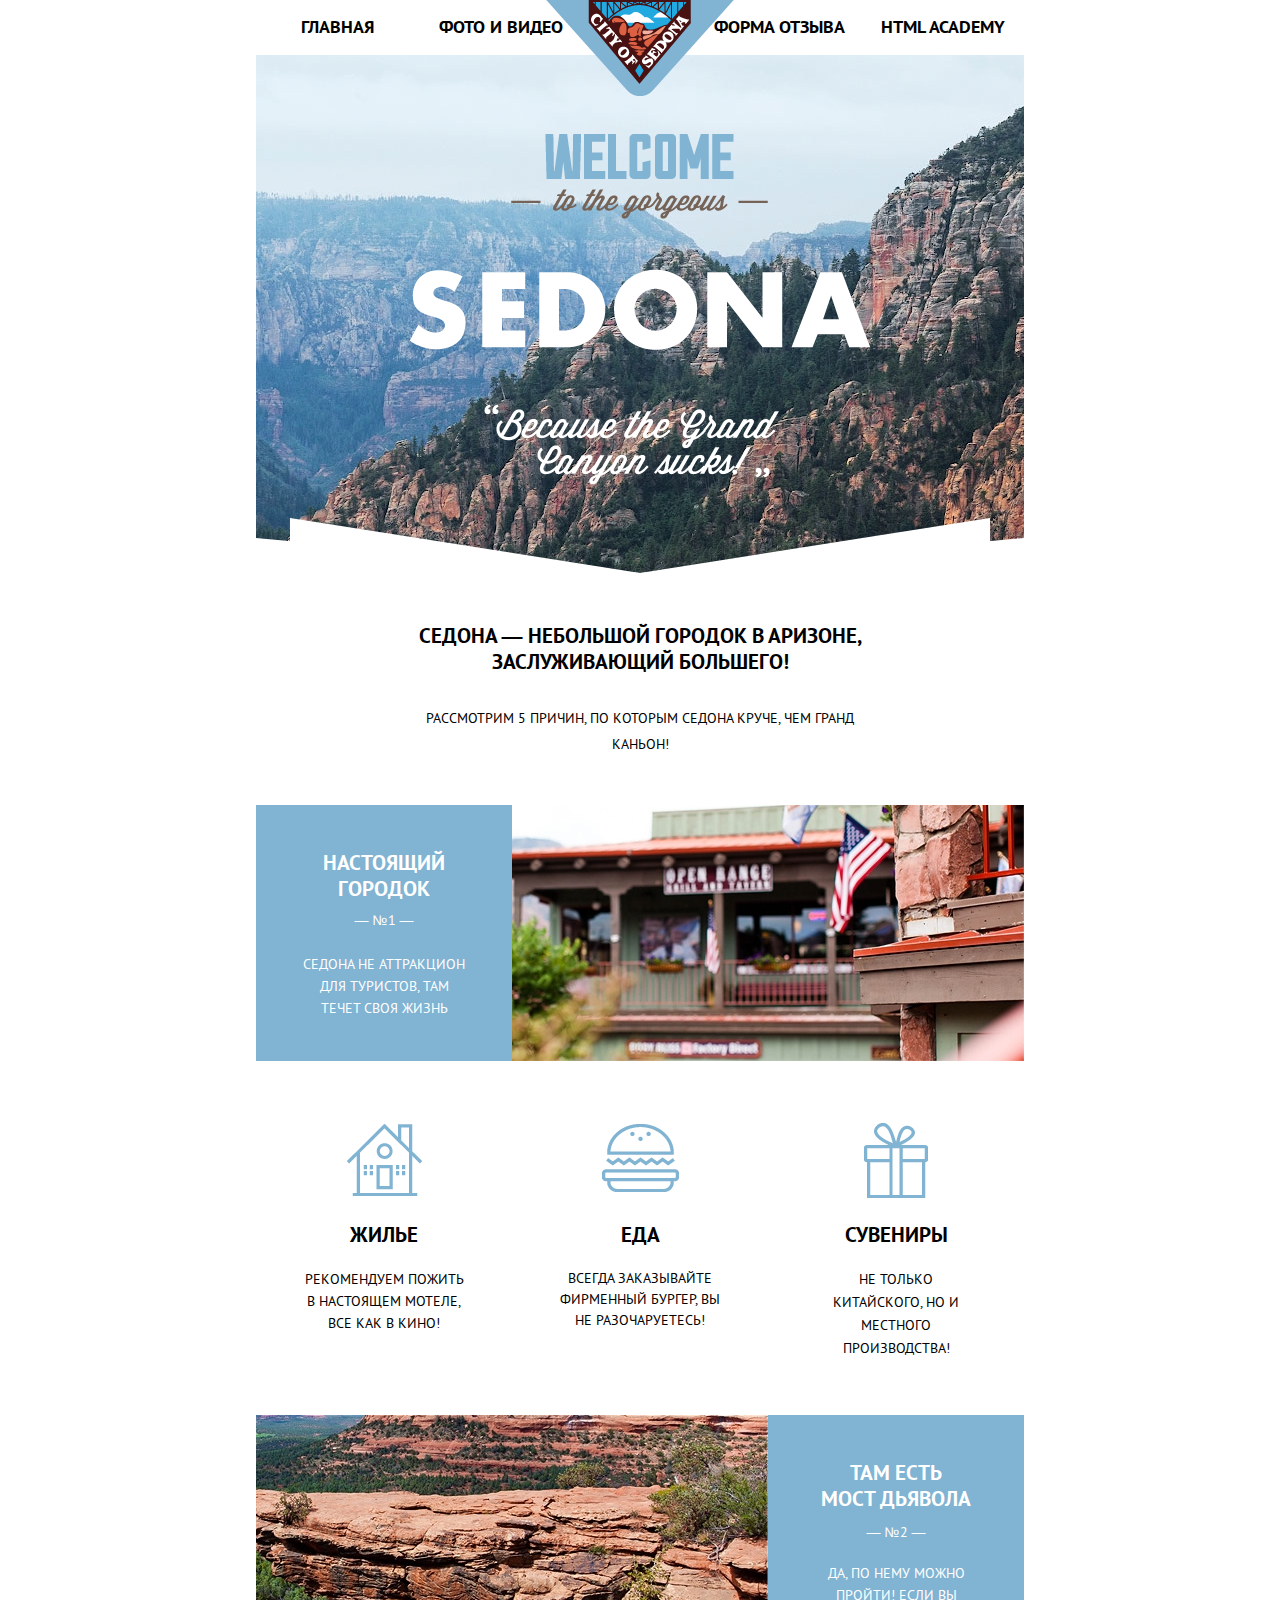
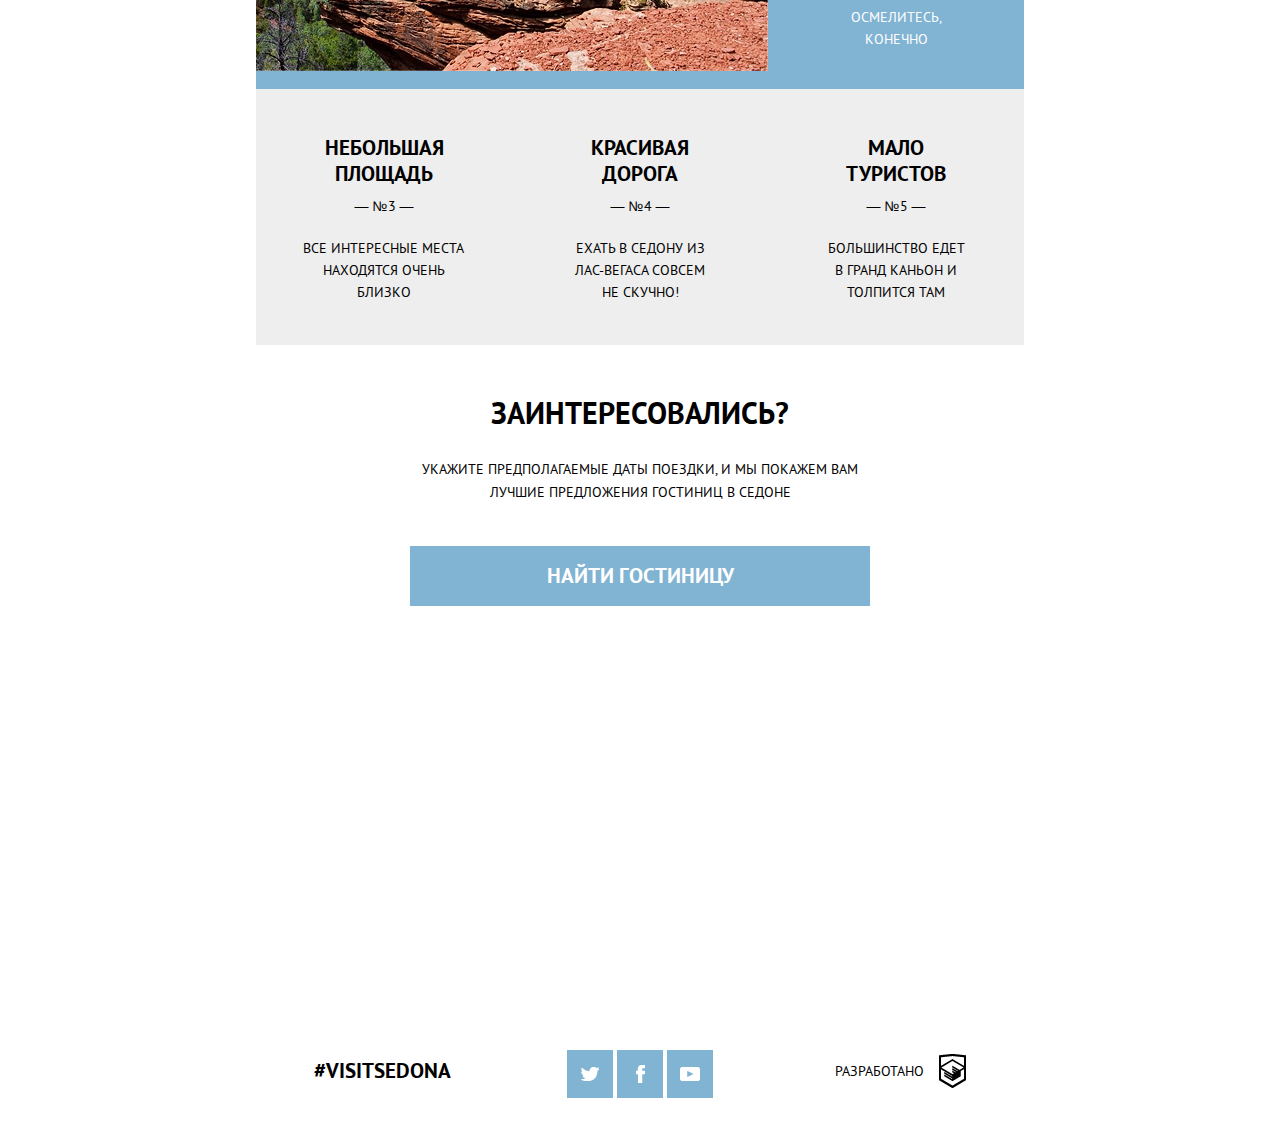
==== commit e6ee5c7f: "add full tablet index" ====
--- a/index.html
+++ b/index.html
@@ -111,10 +111,8 @@
               <section class="section main__section-seven">
 
                 <picture class="main__section-two-photo">
-
                     <source srcset="img/photo-bridge-mobile.jpg"
                                media="(max-width: 1199px)">
-
                     <img src="img/photo-bridge-desktop.jpg"
                          alt="Фото мостаа">
                 </picture>
--- a/css/style.css
+++ b/css/style.css
@@ -637,8 +637,19 @@
   .main__section-six {
     width: 256px;
   }
+  .main__title--six {
+    font-size: 21px;
+    margin: 7px 33px 7px 33px;
+  }
+  .main__text--number-six {
+    margin: 0 0 17px 0;
+  }
+  .main__text--six {
+    margin: 0px 30px 0px 30px;
+  }
   .main__section-seven {
     width: 512px;
+    height: 256px;
   }
 }
 @media (min-width: 768px) {
@@ -651,12 +662,42 @@
     -webkit-box-direction: normal;
     -ms-flex-direction: row;
     flex-direction: row;
+    padding: 26px 0 15px 0;
   }
   .main__section-eight {
     border: none;
+    margin: 0;
+    padding: 20px 20px 27px 20px;
+  }
+  .main__title--eight {
+    font-size: 21px;
+  }
+  .main__text--eight {
+    padding: 7px 21px 0px 20px;
   }
   .main__section-nine {
     border: none;
+    margin: 0;
+    padding: 20px 20px 27px 20px;
+  }
+  .main__title--nine {
+    font-size: 21px;
+    padding: 0px 20px 0px 20px;
+  }
+  .main__text--nine {
+    padding: 7px 35px 0px 35px;
+  }
+  .main__section-ten {
+    border: none;
+    margin: 0;
+    padding: 20px 20px 27px 20px;
+  }
+  .main__title--ten {
+    font-size: 21px;
+    padding: 0px 30px 0px 30px;
+  }
+  .main__text--ten {
+    padding: 7px 35px 0px 35px;
   }
 }
 .search {
@@ -711,6 +752,14 @@
   }
   .search {
     width: 460px;
+    padding: 55px 0px 58px 0px;
+  }
+  .search__title {
+    font-size: 30px;
+    margin-bottom: 32px;
+  }
+  .search__text {
+    margin-bottom: 42px;
   }
 }
 .map {
@@ -844,5 +893,15 @@
     align-items: center;
     -ms-flex-pack: distribute;
     justify-content: space-around;
-  }
-}
+    padding: 29px 0 23px 0;
+  }
+  .footer__title {
+    margin: 0;
+  }
+  .footer__links {
+    margin: 0 5px 0px 0;
+  }
+  .footer__dev {
+    margin: 0 15px 0px 0;
+  }
+}
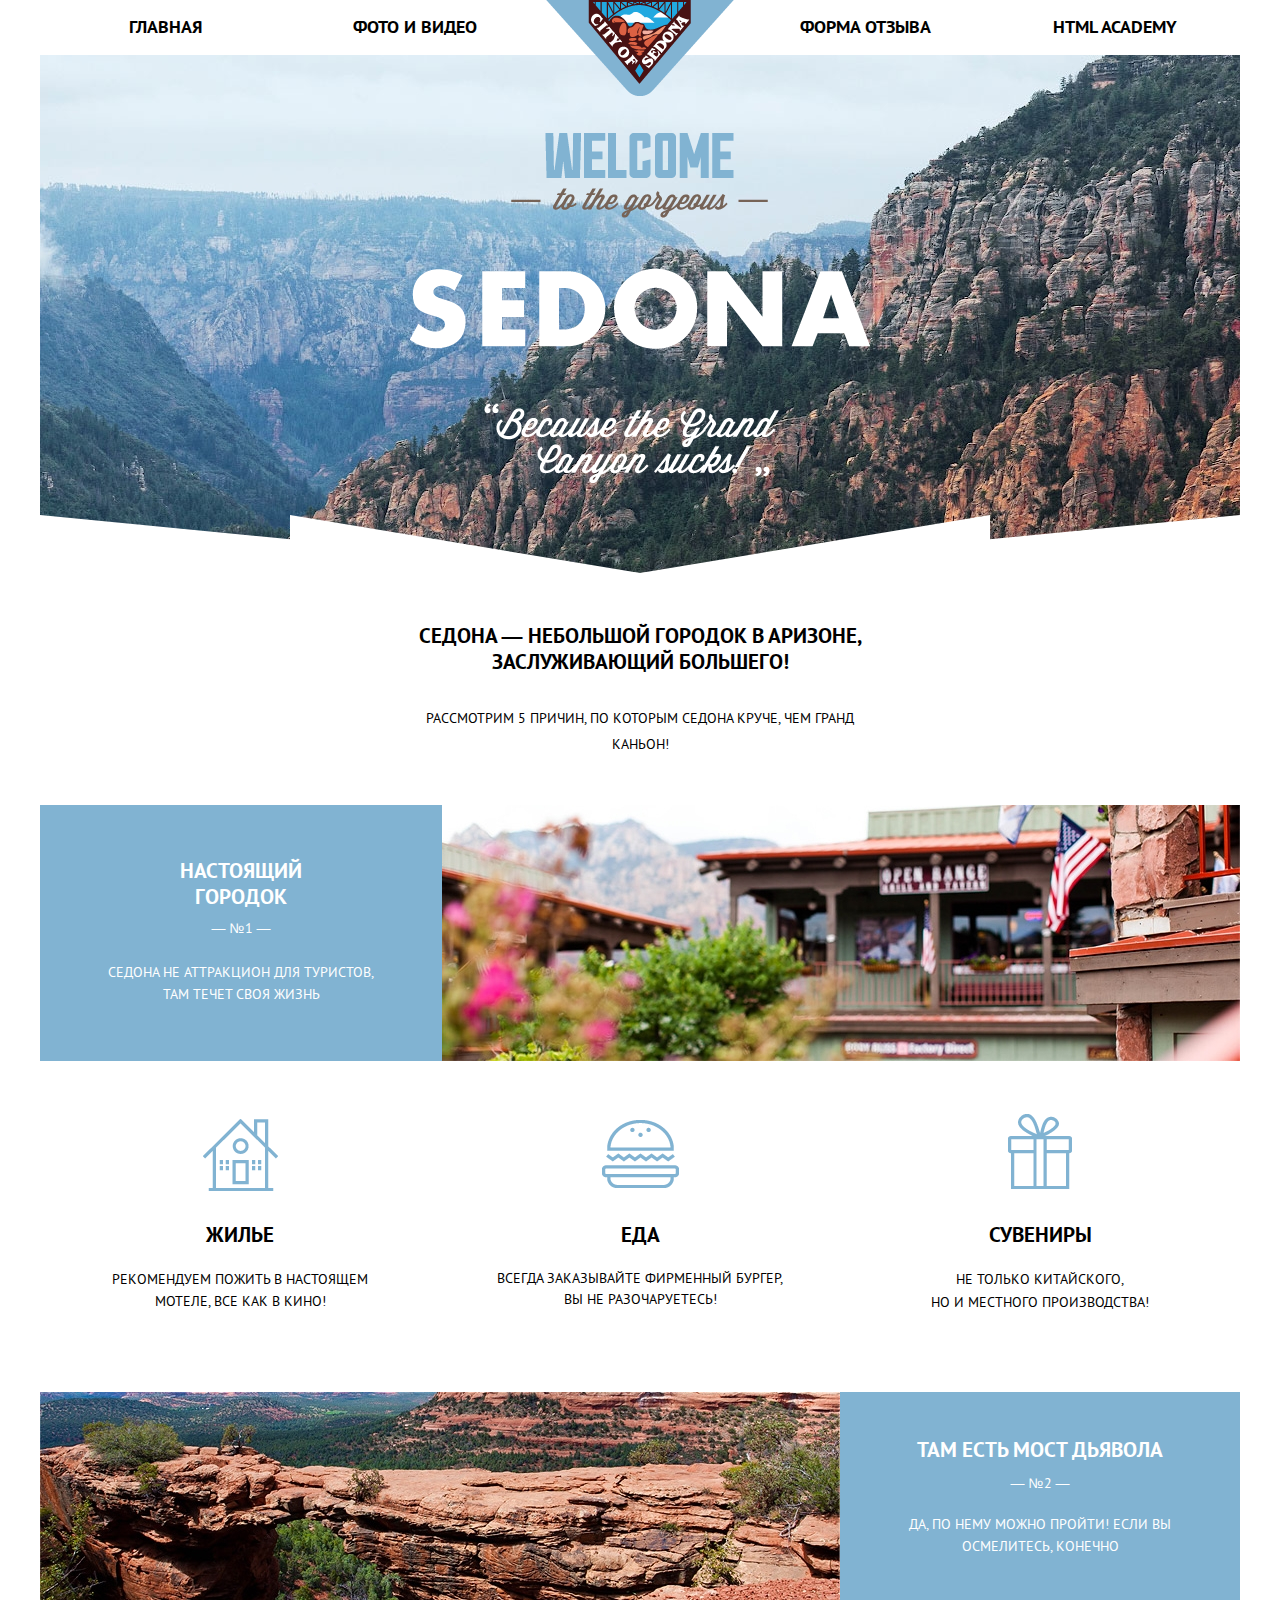
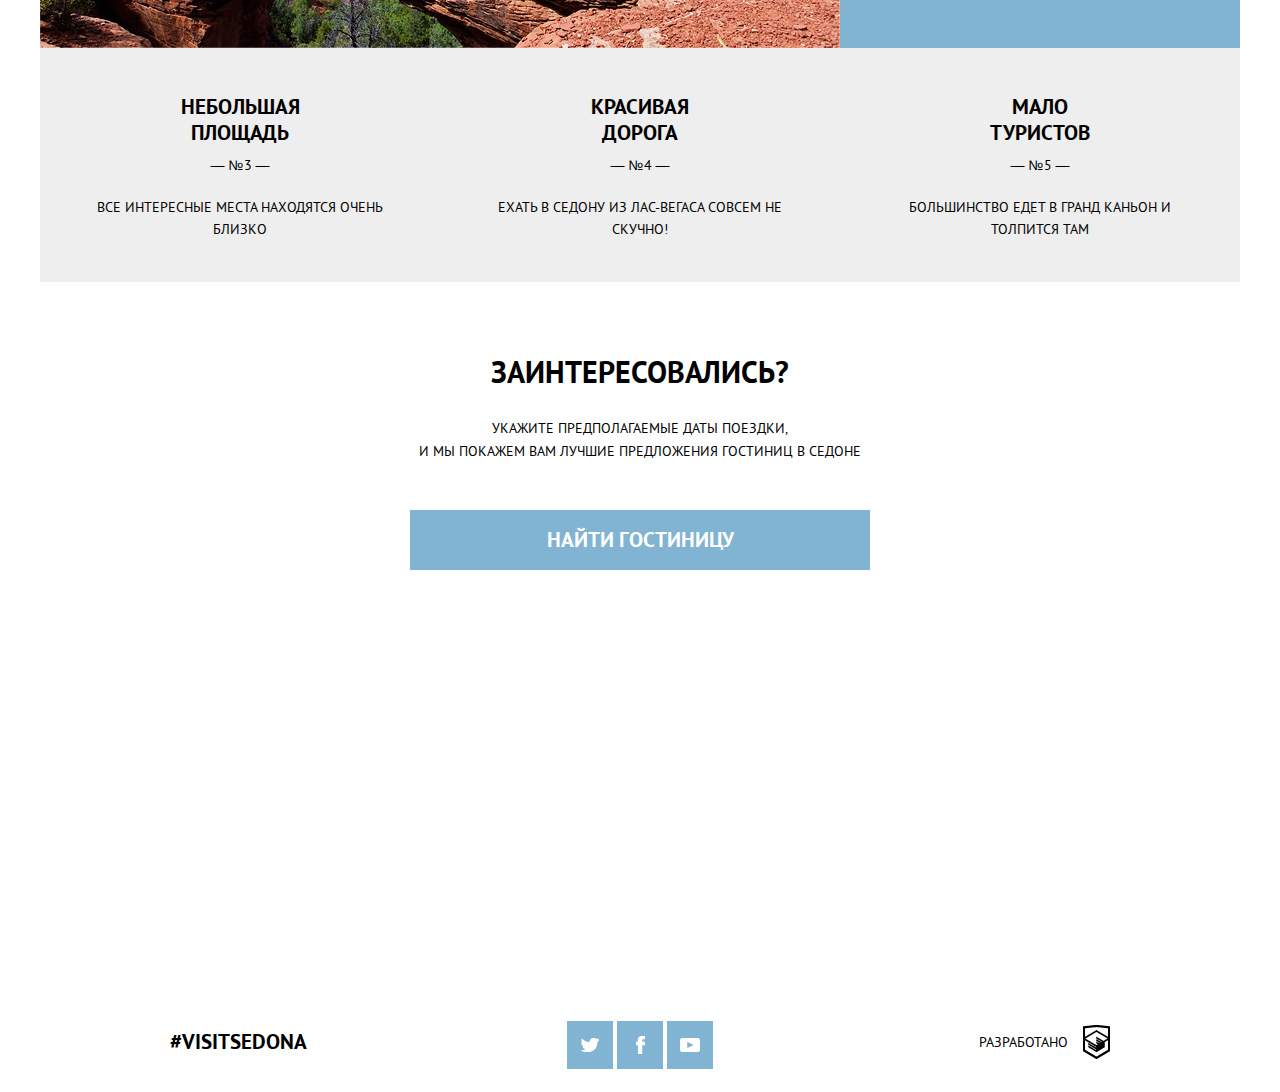
==== commit ce38919d: "add index + form pages in desktop,tablet,mobile types" ====
--- a/index.html
+++ b/index.html
@@ -22,7 +22,6 @@
                    alt="logotype">
           </picture>
 
-            <!-- <image class="logo-img page-header__logo-img" src="img/logotyle-mobile.png" alt="logotype" height="83" width="102"> -->
         </div>
 
         <input class="page-header__burger" id="burger_btn" type="checkbox" name="burger" value="">
@@ -31,9 +30,9 @@
         </label>
 
         <nav class="nav page-header__nav">
-            <a class="link page-header__link" href="#">Главная</a>
+            <a class="link page-header__link" href="index.html">Главная</a>
             <a class="link page-header__link" href="#">ФОТО И ВИДЕО</a>
-            <a class="link page-header__link" href="#">Форма отзыва</a>
+            <a class="link page-header__link" href="form.html">Форма отзыва</a>
             <a class="link page-header__link" href="#">HTML Academy</a>
         </nav>
 
@@ -88,7 +87,7 @@
               <section class="section main__section-four">
                   <div class="main__section-four--wrap">
                       <h2 class="title main__title--four">СУВЕНИРЫ</h2>
-                      <p class="text main__text--four">Не только китайского, но и местного производства!</p>
+                      <p class="text main__text--four">Не только китайского,<br class="hide"> но и местного производства!</p>
                   </div>
 
               </section>
@@ -151,7 +150,7 @@
       <article class="search-wrap">
         <div class="search">
           <h2 class="title search__title">ЗАИНТЕРЕСОВАЛИСЬ?</h2>
-          <p class="text search__text">Укажите предполагаемые даты поездки, и мы покажем вам лучшие предложения гостиниц в седоне</p>
+          <p class="text search__text">Укажите предполагаемые даты поездки,<br class="hide"> и мы покажем вам лучшие предложения гостиниц в седоне</p>
           <div class=" search__link-wrap">
               <a class="link search__link" href="#">НАЙТИ гостиницу</a>
           </div>
--- a/css/style.css
+++ b/css/style.css
@@ -222,6 +222,21 @@
     color: #eeeeee;
   }
 }
+@media (min-width: 1200px) {
+  .page-header {
+    width: 1200px;
+  }
+  .page-header a:nth-of-type(2) {
+    margin-right: 100px;
+  }
+  .page-header a:nth-of-type(3) {
+    margin-left: 100px;
+  }
+  .page-header__nav {
+    -ms-flex-pack: distribute;
+    justify-content: space-around;
+  }
+}
 .intro {
   width: 320px;
   min-height: 26px;
@@ -268,6 +283,33 @@
     -ms-transform: translateX(-50%);
     transform: translateX(-50%);
     border-top: 55px solid transparent;
+    border-right: 350px solid white;
+    border-left: 350px solid white;
+  }
+}
+@media (min-width: 1200px) {
+  .intro {
+    width: 1200px;
+    padding: 78px 0 86px 0;
+    background-image: url(../img/intro-bg-desktop.jpg);
+  }
+  .intro::before {
+    content: "";
+    position: absolute;
+    display: block;
+    bottom: 0px;
+    width: 0;
+    height: 0;
+    border-top: 58px solid transparent;
+    border-right: 600px solid white;
+    border-left: 600px solid white;
+  }
+  .intro::after {
+    left: 50%;
+    -webkit-transform: translateX(-50%);
+    -ms-transform: translateX(-50%);
+    transform: translateX(-50%);
+    border-top: 58px solid transparent;
     border-right: 350px solid white;
     border-left: 350px solid white;
   }
@@ -532,9 +574,17 @@
   line-height: 22px;
   word-wrap: break-word;
 }
+.hide {
+  display: none;
+}
 @media (min-width: 768px) {
   .main {
     width: 768px;
+  }
+}
+@media (min-width: 1200px) {
+  .main {
+    width: 1200px;
   }
 }
 @media (min-width: 768px) {
@@ -560,6 +610,21 @@
   }
   .main__section-two-photo {
     right: 0;
+  }
+}
+@media (min-width: 1200px) {
+  .main__section-one {
+    width: 402px;
+    padding: 48px 45px 40px 45px;
+  }
+  .main__title--one {
+    margin: 5px 75px 5px 75px;
+  }
+  .main__text--one {
+    padding: 0 20px 0 20px;
+  }
+  .main__section-two {
+    width: 798px;
   }
 }
 @media (min-width: 768px) {
@@ -623,6 +688,36 @@
     margin: 0 0 20px 0;
   }
 }
+@media (min-width: 1200px) {
+  .main__part-two {
+    width: 1200px;
+    padding: 26px 0 78px 0;
+  }
+  .main__section-three {
+    width: 400px;
+  }
+  .main__section-three--wrap {
+    margin: 0 auto;
+    width: 350px;
+  }
+  .main__section-four {
+    width: 400px;
+  }
+  .main__section-four--wrap {
+    margin: 0 auto;
+    width: 350px;
+  }
+  .main__section-five {
+    width: 400px;
+  }
+  .main__section-five--wrap {
+    margin: 0 auto;
+    width: 380px;
+  }
+  .hide {
+    display: block;
+  }
+}
 @media (min-width: 768px) {
   .main__part-three {
     width: 768px;
@@ -650,6 +745,17 @@
   .main__section-seven {
     width: 512px;
     height: 256px;
+  }
+}
+@media (min-width: 1200px) {
+  .main__part-three {
+    width: 1200px;
+  }
+  .main__section-six {
+    width: 400px;
+  }
+  .main__section-seven {
+    width: 800px;
   }
 }
 @media (min-width: 768px) {
@@ -700,6 +806,29 @@
     padding: 7px 35px 0px 35px;
   }
 }
+@media (min-width: 1200px) {
+  .main__part-four {
+    width: 1200px;
+  }
+  .main__section-eight {
+    width: 400px;
+  }
+  .main__title--eight {
+    margin: 0 70px 6px 70px;
+  }
+  .main__section-nine {
+    width: 400px;
+  }
+  .main__title--nine {
+    margin: 0 85px 6px 85px;
+  }
+  .main__section-ten {
+    width: 400px;
+  }
+  .main__title--ten {
+    margin: 0 75px 6px 75px;
+  }
+}
 .search {
   width: 320px;
   -webkit-box-sizing: border-box;
@@ -762,6 +891,17 @@
     margin-bottom: 42px;
   }
 }
+@media (min-width: 1200px) {
+  .search {
+    padding: 77px 0px 65px 0px;
+  }
+  .search-wrap {
+    width: 1200px;
+  }
+  .search__text {
+    margin-bottom: 47px;
+  }
+}
 .map {
   margin: 0 auto;
   width: 320px;
@@ -773,6 +913,14 @@
   }
   iframe {
     width: 768px;
+  }
+}
+@media (min-width: 1200px) {
+  .map {
+    width: 1200px;
+  }
+  iframe {
+    width: 1200px;
   }
 }
 .footer {
@@ -905,3 +1053,8 @@
     margin: 0 15px 0px 0;
   }
 }
+@media (min-width: 1200px) {
+  .footer {
+    width: 1200px;
+  }
+}
